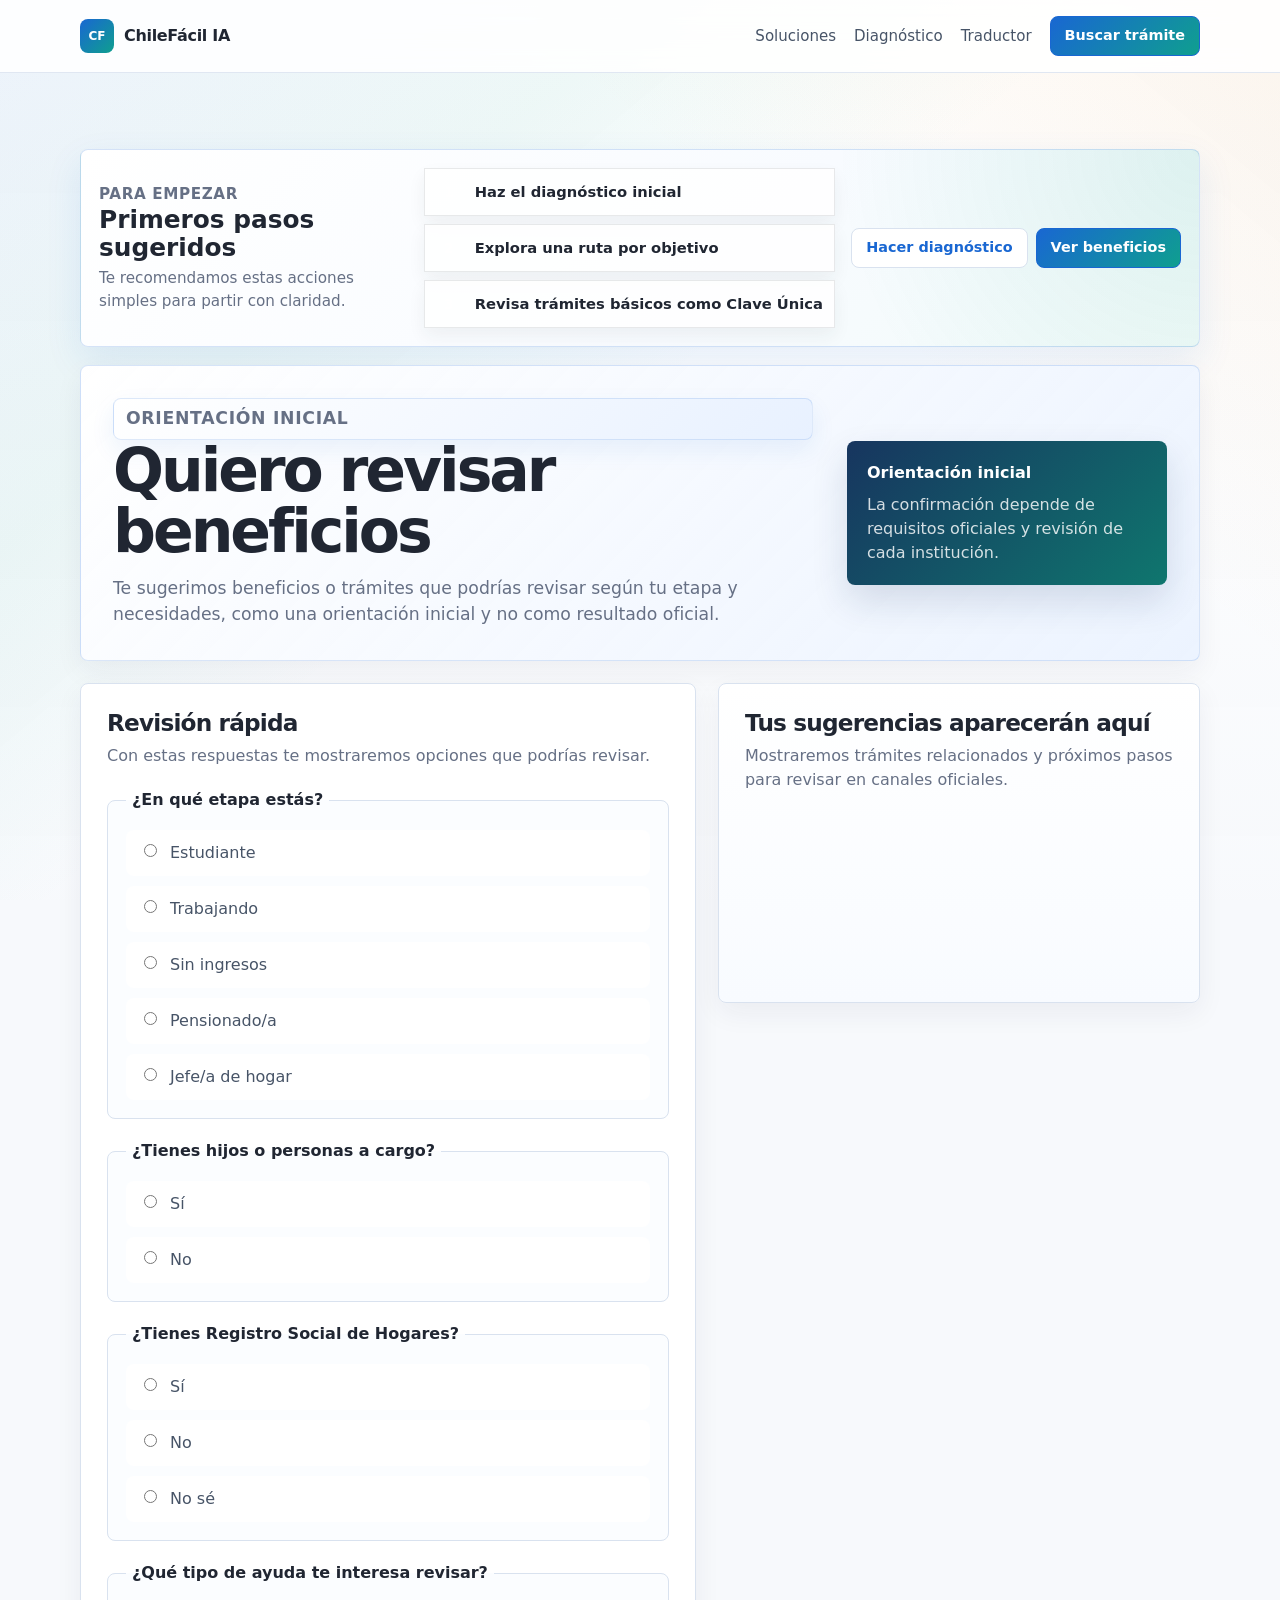
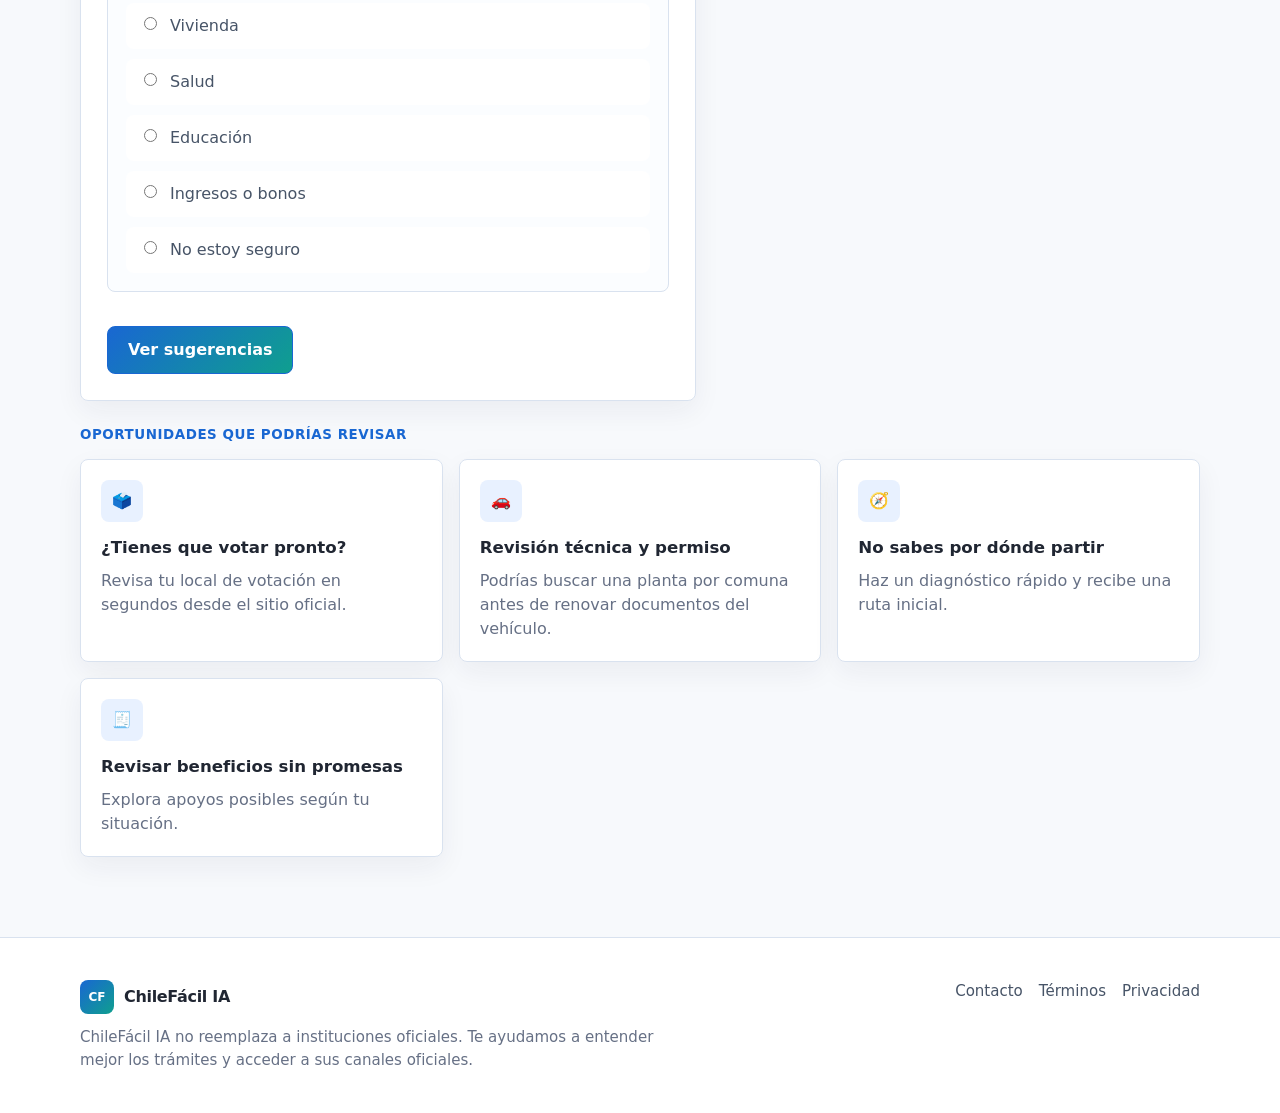
==== beneficios.html @ 1260a9fc "Add files via upload" ====
<!DOCTYPE html>
<html lang="es">
<head>
  <meta charset="UTF-8">
  <meta name="viewport" content="width=device-width, initial-scale=1.0">
  <title>Revisar beneficios | ChileFácil IA</title>
  <meta name="description" content="Guía inicial para revisar posibles beneficios y trámites relacionados en Chile.">
  <link rel="stylesheet" href="./styles.css">
</head>
<body data-page="assistant" data-module="beneficios">
  <header class="site-header">
    <div class="container header-grid">
      <a class="brand" href="./index.html"><span class="brand-mark" aria-hidden="true">CF</span><span>ChileFácil IA</span></a>
      <nav class="main-nav" aria-label="Navegación principal">
        <a href="./index.html#soluciones">Soluciones</a>
        <a href="./diagnostico.html">Diagnóstico</a>
        <a href="./traductor.html">Traductor</a>
        <a class="button button-small" href="./index.html">Buscar trámite</a>
      </nav>
    </div>
  </header>

  <main class="assistant-page">
    <section class="container personalized-hub reveal" data-personalized-hub hidden></section>

    <section class="container assistant-hero reveal">
      <div>
        <p class="eyebrow">Orientación inicial</p>
        <h1>Quiero revisar beneficios</h1>
        <p>Te sugerimos beneficios o trámites que podrías revisar según tu etapa y necesidades, como una orientación inicial y no como resultado oficial.</p>
      </div>
      <div class="assistant-summary-card">
        <strong>Orientación inicial</strong>
        <span>La confirmación depende de requisitos oficiales y revisión de cada institución.</span>
      </div>
    </section>

    <section class="container assistant-layout">
      <form class="assistant-form reveal" data-guide-form="beneficios">
        <h2>Revisión rápida</h2>
        <p>Con estas respuestas te mostraremos opciones que podrías revisar.</p>

        <fieldset class="question-group">
          <legend>¿En qué etapa estás?</legend>
          <label><input type="radio" name="etapa" value="estudiante" required> Estudiante</label>
          <label><input type="radio" name="etapa" value="trabajando"> Trabajando</label>
          <label><input type="radio" name="etapa" value="sin-ingresos"> Sin ingresos</label>
          <label><input type="radio" name="etapa" value="pensionado"> Pensionado/a</label>
          <label><input type="radio" name="etapa" value="jefatura"> Jefe/a de hogar</label>
        </fieldset>

        <fieldset class="question-group">
          <legend>¿Tienes hijos o personas a cargo?</legend>
          <label><input type="radio" name="cargas" value="si" required> Sí</label>
          <label><input type="radio" name="cargas" value="no"> No</label>
        </fieldset>

        <fieldset class="question-group">
          <legend>¿Tienes Registro Social de Hogares?</legend>
          <label><input type="radio" name="rsh" value="si" required> Sí</label>
          <label><input type="radio" name="rsh" value="no"> No</label>
          <label><input type="radio" name="rsh" value="nose"> No sé</label>
        </fieldset>

        <fieldset class="question-group">
          <legend>¿Qué tipo de ayuda te interesa revisar?</legend>
          <label><input type="radio" name="ayuda" value="vivienda" required> Vivienda</label>
          <label><input type="radio" name="ayuda" value="salud"> Salud</label>
          <label><input type="radio" name="ayuda" value="educacion"> Educación</label>
          <label><input type="radio" name="ayuda" value="ingresos"> Ingresos o bonos</label>
          <label><input type="radio" name="ayuda" value="nose"> No estoy seguro</label>
        </fieldset>

        <p class="form-message" data-guide-message role="status" aria-live="polite"></p>
        <button class="button" type="submit">Ver sugerencias</button>
      </form>

      <aside class="assistant-result reveal" data-guide-result>
        <h2>Tus sugerencias aparecerán aquí</h2>
        <p>Mostraremos trámites relacionados y próximos pasos para revisar en canales oficiales.</p>
      </aside>
    </section>

    <section class="container inner-opportunities reveal">
      <p class="section-kicker">Oportunidades que podrías revisar</p>
      <div class="insight-grid compact" data-dynamic-alerts>
        <a class="insight-card" href="./resultados.html?q=Registro%20Social%20de%20Hogares"><span>🏠</span><strong>RSH actualizado</strong><p>Conviene revisarlo antes de postular a muchos apoyos.</p></a>
        <a class="insight-card" href="./resultados.html?q=Fonasa"><span>🩺</span><strong>Salud y previsión</strong><p>Fonasa puede ser un buen primer chequeo.</p></a>
        <a class="insight-card" href="./casos.html?caso=sin-ingresos"><span>🧭</span><strong>Ruta si estás sin ingresos</strong><p>Empieza por una ruta prearmada y revisa prioridades.</p></a>
      </div>
    </section>
  </main>

  <footer class="site-footer">
    <div class="container footer-grid">
      <div><a class="brand brand-footer" href="./index.html"><span class="brand-mark" aria-hidden="true">CF</span><span>ChileFácil IA</span></a><p>ChileFácil IA no reemplaza a instituciones oficiales. Te ayudamos a entender mejor los trámites y acceder a sus canales oficiales.</p></div>
      <nav class="footer-links" aria-label="Enlaces legales"><a href="mailto:contacto@chilefacil.example">Contacto</a><a href="#">Términos</a><a href="#">Privacidad</a></nav>
    </div>
  </footer>

  <script src="./script.js"></script>
</body>
</html>
---- styles.css ----
:root {
  --bg: #f7f9fc;
  --surface: #ffffff;
  --surface-soft: #eef5ff;
  --text: #202632;
  --muted: #667085;
  --muted-strong: #475467;
  --line: #d9e2ef;
  --accent: #1967d2;
  --accent-dark: #1557b0;
  --accent-soft: #e8f1ff;
  --teal: #0f9f8f;
  --teal-soft: #e5f8f5;
  --green: #2e9d62;
  --green-soft: #eaf7ef;
  --amber: #d9821f;
  --amber-soft: #fff4df;
  --rose: #d6456f;
  --rose-soft: #fff0f4;
  --success: #117a54;
  --warning: #a45f12;
  --danger: #b42318;
  --shadow: 0 18px 45px rgba(31, 42, 68, 0.08);
  --shadow-soft: 0 10px 28px rgba(31, 42, 68, 0.06);
  --radius: 8px;
  --container: 1120px;
}

* {
  box-sizing: border-box;
}

html {
  scroll-behavior: smooth;
}

body {
  margin: 0;
  color: var(--text);
  background: var(--bg);
  font-family: system-ui, -apple-system, BlinkMacSystemFont, "Segoe UI", sans-serif;
  line-height: 1.5;
  min-height: 100vh;
  text-rendering: optimizeLegibility;
}

body::before {
  content: "";
  position: fixed;
  inset: 0;
  z-index: -1;
  background:
    linear-gradient(140deg, rgba(25, 103, 210, 0.08) 0%, rgba(15, 159, 143, 0.07) 28%, transparent 48%),
    linear-gradient(220deg, rgba(217, 130, 31, 0.08) 0%, transparent 34%),
    linear-gradient(180deg, rgba(255, 255, 255, 0.97), rgba(247, 249, 252, 0.94));
}

a {
  color: inherit;
  text-decoration: none;
}

button,
input {
  font: inherit;
}

button {
  cursor: pointer;
}

:focus-visible {
  outline: 3px solid rgba(25, 103, 210, 0.32);
  outline-offset: 3px;
}

.container {
  width: min(var(--container), calc(100% - 40px));
  margin-inline: auto;
}

.sr-only {
  position: absolute;
  width: 1px;
  height: 1px;
  padding: 0;
  margin: -1px;
  overflow: hidden;
  clip: rect(0, 0, 0, 0);
  white-space: nowrap;
  border: 0;
}

.site-header {
  position: sticky;
  top: 0;
  z-index: 20;
  background: rgba(255, 255, 255, 0.88);
  border-bottom: 1px solid rgba(217, 226, 239, 0.8);
  backdrop-filter: blur(14px);
}

.header-grid,
.results-header {
  display: flex;
  align-items: center;
  justify-content: space-between;
  gap: 22px;
  min-height: 72px;
}

.brand {
  display: inline-flex;
  align-items: center;
  gap: 10px;
  flex: none;
  font-weight: 760;
  letter-spacing: -0.02em;
}

.brand-mark {
  display: inline-grid;
  place-items: center;
  width: 34px;
  height: 34px;
  border-radius: var(--radius);
  color: #fff;
  background: linear-gradient(135deg, var(--accent), var(--teal));
  font-size: 12px;
  font-weight: 800;
  letter-spacing: 0;
}

.main-nav {
  display: flex;
  align-items: center;
  gap: 18px;
  color: var(--muted-strong);
  font-size: 0.94rem;
}

.main-nav a:not(.button):hover {
  color: var(--accent);
}

.button {
  display: inline-flex;
  align-items: center;
  justify-content: center;
  min-height: 48px;
  padding: 0 20px;
  border: 1px solid var(--accent);
  border-radius: var(--radius);
  color: #fff;
  background: linear-gradient(135deg, var(--accent), var(--teal));
  font-weight: 700;
  transition: transform 180ms ease, box-shadow 180ms ease, background 180ms ease, border-color 180ms ease;
}

.button:hover {
  background: linear-gradient(135deg, var(--accent-dark), #0d8276);
  border-color: var(--accent-dark);
  box-shadow: 0 10px 22px rgba(25, 103, 210, 0.18);
  transform: translateY(-1px);
}

.button-small {
  min-height: 40px;
  padding-inline: 14px;
  font-size: 0.9rem;
}

.button-secondary {
  color: var(--accent);
  background: #fff;
  border-color: var(--line);
}

.button-secondary:hover {
  color: #fff;
  border-color: var(--accent);
  background: var(--accent);
}

.hero-section {
  padding: 112px 0 72px;
  position: relative;
  overflow: hidden;
}

.hero-section::after {
  content: "";
  position: absolute;
  left: 0;
  right: 0;
  bottom: 0;
  height: 6px;
  background: linear-gradient(90deg, var(--accent), var(--teal), var(--amber), var(--rose));
}

.hero-content {
  position: relative;
  z-index: 1;
  display: grid;
  justify-items: center;
  text-align: center;
}

.eyebrow,
.section-kicker {
  margin: 0 0 14px;
  color: var(--accent);
  font-size: 0.84rem;
  font-weight: 760;
  letter-spacing: 0.04em;
  text-transform: uppercase;
}

.eyebrow {
  padding: 7px 12px;
  border: 1px solid rgba(25, 103, 210, 0.14);
  border-radius: var(--radius);
  background: linear-gradient(135deg, #ffffff, var(--accent-soft));
  box-shadow: 0 10px 24px rgba(25, 103, 210, 0.08);
}

h1,
h2,
h3,
p {
  margin-top: 0;
}

h1 {
  max-width: 820px;
  margin-bottom: 16px;
  font-size: clamp(2.5rem, 7vw, 4.8rem);
  line-height: 1.02;
  letter-spacing: -0.05em;
}

.hero-content h1 {
  background: linear-gradient(135deg, #1f2937 0%, var(--accent) 48%, var(--teal) 100%);
  -webkit-background-clip: text;
  background-clip: text;
  color: transparent;
}

h2 {
  margin-bottom: 0;
  font-size: clamp(1.8rem, 3vw, 2.5rem);
  line-height: 1.12;
  letter-spacing: -0.035em;
}

h3 {
  margin-bottom: 8px;
  font-size: 1.05rem;
  letter-spacing: -0.015em;
}

.hero-subtitle {
  max-width: 620px;
  margin-bottom: 34px;
  color: var(--muted);
  font-size: clamp(1rem, 2vw, 1.22rem);
}

.search-form {
  width: 100%;
}

.search-form-large {
  max-width: 760px;
}

.search-control {
  display: flex;
  gap: 10px;
  align-items: center;
  padding: 8px;
  border: 1px solid rgba(25, 103, 210, 0.18);
  border-radius: var(--radius);
  background: var(--surface);
  box-shadow: 0 20px 55px rgba(25, 103, 210, 0.12);
}

.search-control:focus-within {
  border-color: rgba(25, 103, 210, 0.55);
  box-shadow: 0 18px 45px rgba(25, 103, 210, 0.13);
}

.search-control input {
  width: 100%;
  min-width: 0;
  border: 0;
  outline: 0;
  padding: 0 14px;
  min-height: 50px;
  color: var(--text);
  background: transparent;
  font-size: 1rem;
}

.search-form-large .search-control input {
  font-size: 1.08rem;
}

.form-message {
  min-height: 24px;
  margin: 10px 0 0;
  color: var(--danger);
  font-size: 0.92rem;
}

.quick-links {
  display: flex;
  flex-wrap: wrap;
  justify-content: center;
  gap: 10px;
  max-width: 850px;
  margin-top: 20px;
}

.hero-actions-secondary {
  display: flex;
  flex-wrap: wrap;
  justify-content: center;
  gap: 14px;
  margin-top: 22px;
}

.personalized-hub {
  margin-top: 22px;
  margin-bottom: 18px;
}

.personalized-hub-home {
  margin-top: 28px;
  margin-bottom: 0;
}

.personalized-hub[hidden] {
  display: none;
}

.personalized-hub-inner {
  display: flex;
  justify-content: space-between;
  gap: 22px;
  align-items: center;
  margin-bottom: 14px;
  padding: 22px;
  border: 1px solid rgba(15, 159, 143, 0.22);
  border-radius: var(--radius);
  background: linear-gradient(135deg, #ffffff, #f2fbf9);
  box-shadow: var(--shadow-soft);
}

.personalized-hub-inner h2 {
  margin-bottom: 6px;
  font-size: 1.45rem;
}

.personalized-hub-inner p {
  margin-bottom: 0;
  color: var(--muted);
}

.personalized-actions {
  display: flex;
  flex-wrap: wrap;
  gap: 8px;
  flex: none;
}

.next-step-panel {
  display: grid;
  grid-template-columns: minmax(220px, 0.75fr) minmax(320px, 1fr) auto;
  gap: 16px;
  align-items: center;
  padding: 18px;
  border: 1px solid rgba(25, 103, 210, 0.18);
  border-radius: var(--radius);
  background:
    radial-gradient(circle at top right, rgba(15, 159, 143, 0.1), transparent 32%),
    linear-gradient(135deg, #ffffff 0%, #f8fbff 58%, #f2fbf9 100%);
  box-shadow: 0 14px 36px rgba(25, 103, 210, 0.1);
}

.next-step-copy h2 {
  margin-bottom: 6px;
  font-size: clamp(1.25rem, 2vw, 1.55rem);
  letter-spacing: 0;
}

.next-step-copy p {
  max-width: 440px;
  margin-bottom: 0;
  font-size: 0.95rem;
  color: var(--muted);
}

.next-step-list {
  display: grid;
  gap: 8px;
  margin: 0;
  padding: 0;
  list-style: none;
}

.next-step-list a {
  display: grid;
  grid-template-columns: 30px 1fr;
  gap: 10px;
  align-items: center;
  min-height: 46px;
  padding: 9px 10px;
  border: 1px solid rgba(33, 43, 54, 0.1);
  border-radius: var(--radius-small);
  color: var(--text);
  background: rgba(255, 255, 255, 0.88);
  box-shadow: 0 8px 18px rgba(33, 43, 54, 0.06);
  transition: transform 180ms ease, border-color 180ms ease, box-shadow 180ms ease;
}

.next-step-list a:hover,
.next-step-list a:focus-visible {
  transform: translateY(-1px);
  border-color: rgba(25, 103, 210, 0.34);
  box-shadow: 0 12px 26px rgba(25, 103, 210, 0.1);
}

.next-step-list span {
  display: grid;
  place-items: center;
  width: 28px;
  height: 28px;
  border-radius: 50%;
  color: #ffffff;
  font-size: 0.86rem;
  font-weight: 800;
  background: linear-gradient(135deg, var(--primary), var(--teal));
}

.next-step-list strong {
  font-size: 0.92rem;
  line-height: 1.35;
}

.next-step-panel .personalized-actions {
  justify-content: flex-end;
}

.button-hero {
  min-height: 44px;
}

.special-access-card {
  display: inline-flex;
  align-items: center;
  gap: 14px;
  max-width: 540px;
  margin-top: 26px;
  padding: 16px 18px;
  border: 1px solid rgba(214, 69, 111, 0.22);
  border-radius: var(--radius);
  color: #ffffff;
  text-align: left;
  background: linear-gradient(135deg, #17355f, #0f766e 54%, #d6456f);
  box-shadow: 0 18px 42px rgba(15, 118, 110, 0.2);
  transition: transform 180ms ease, box-shadow 180ms ease;
}

.special-access-card:hover {
  transform: translateY(-2px);
  box-shadow: 0 22px 54px rgba(15, 118, 110, 0.26);
}

.special-access-icon {
  display: inline-grid;
  place-items: center;
  flex: none;
  width: 48px;
  height: 48px;
  border-radius: var(--radius);
  color: #17355f;
  background: #ffffff;
  font-size: 0.82rem;
  font-weight: 850;
}

.special-access-card strong,
.special-access-card small {
  display: block;
}

.special-access-card strong {
  margin-bottom: 2px;
  font-size: 1.02rem;
}

.special-access-card small {
  color: rgba(255, 255, 255, 0.84);
}

.chip {
  min-height: 38px;
  padding: 0 14px;
  border: 1px solid var(--line);
  border-radius: var(--radius);
  color: var(--muted-strong);
  background: rgba(255, 255, 255, 0.86);
  transition: color 180ms ease, border-color 180ms ease, background 180ms ease, transform 180ms ease;
}

.chip:hover {
  color: var(--accent);
  border-color: rgba(25, 103, 210, 0.35);
  background: var(--accent-soft);
  transform: translateY(-1px);
}

.chip:nth-child(2n):hover {
  color: var(--teal);
  border-color: rgba(15, 159, 143, 0.34);
  background: var(--teal-soft);
}

.chip:nth-child(3n):hover {
  color: var(--amber);
  border-color: rgba(217, 130, 31, 0.34);
  background: var(--amber-soft);
}

.section {
  padding: 70px 0;
}

.section-soft {
  background:
    linear-gradient(135deg, rgba(232, 241, 255, 0.74), rgba(229, 248, 245, 0.64)),
    #f7f9fc;
  border-block: 1px solid rgba(217, 226, 239, 0.7);
}

.section-heading {
  margin-bottom: 26px;
}

.section-heading.centered {
  max-width: 680px;
  margin-inline: auto;
  text-align: center;
}

.section-heading.compact {
  margin-bottom: 20px;
}

.section-heading p {
  color: var(--muted);
}

.objective-section {
  position: relative;
  background:
    linear-gradient(180deg, rgba(255, 255, 255, 0.72), rgba(247, 249, 252, 0.94)),
    radial-gradient(circle at 50% 0%, rgba(15, 159, 143, 0.11), transparent 42%);
}

.objective-grid {
  display: grid;
  grid-template-columns: repeat(4, minmax(0, 1fr));
  gap: 12px;
}

.objective-card {
  display: grid;
  grid-template-rows: auto 1fr auto;
  gap: 12px;
  min-height: 232px;
  padding: 18px;
  border: 1px solid rgba(217, 226, 239, 0.95);
  border-radius: var(--radius);
  background:
    linear-gradient(180deg, rgba(246, 250, 255, 0.98), rgba(239, 247, 255, 0.98)),
    #ffffff;
  box-shadow: var(--shadow-soft);
  transition: transform 180ms ease, box-shadow 180ms ease, border-color 180ms ease;
}

.objective-card:hover {
  border-color: rgba(25, 103, 210, 0.28);
  box-shadow: var(--shadow);
  transform: translateY(-4px);
}

.objective-card-featured {
  color: #ffffff;
  border-color: rgba(15, 118, 110, 0.22);
  background: linear-gradient(135deg, #17355f, #0f766e 58%, #d6456f);
  box-shadow: 0 22px 54px rgba(15, 118, 110, 0.18);
}

.objective-icon {
  display: inline-grid;
  place-items: center;
  width: 48px;
  height: 48px;
  border-radius: var(--radius);
  background: var(--accent-soft);
  font-size: 1.45rem;
}

.objective-card:nth-child(2) .objective-icon {
  background: var(--green-soft);
}

.objective-card:nth-child(4) {
  background:
    linear-gradient(180deg, rgba(255, 249, 239, 0.96), rgba(255, 245, 230, 0.98)),
    #ffffff;
}

.objective-card:nth-child(4) .objective-icon {
  background: var(--amber-soft);
}

.objective-card:nth-child(5) {
  background:
    linear-gradient(180deg, rgba(244, 247, 255, 0.98), rgba(236, 243, 255, 0.98)),
    #ffffff;
}

.objective-card:nth-child(6) {
  background:
    linear-gradient(180deg, rgba(241, 252, 249, 0.98), rgba(232, 247, 241, 0.98)),
    #ffffff;
}

.objective-card:nth-child(7) {
  background:
    linear-gradient(180deg, rgba(250, 245, 255, 0.98), rgba(243, 237, 255, 0.98)),
    #ffffff;
}

.objective-card-featured .objective-icon {
  color: #17355f;
  background: #ffffff;
}

.objective-copy strong,
.objective-copy small {
  display: block;
}

.objective-copy strong {
  margin-bottom: 8px;
  font-size: 1rem;
  line-height: 1.15;
  letter-spacing: -0.025em;
}

.objective-copy small {
  color: var(--muted);
  font-size: 0.86rem;
  line-height: 1.55;
}

.objective-card-featured .objective-copy small {
  color: rgba(255, 255, 255, 0.82);
}

.objective-cta {
  display: inline-flex;
  align-items: center;
  width: max-content;
  min-height: 38px;
  padding: 0 12px;
  border-radius: var(--radius);
  color: var(--accent);
  background: var(--accent-soft);
  font-size: 0.9rem;
  font-weight: 800;
}

.objective-card-featured .objective-cta {
  color: #17355f;
  background: #ffffff;
}

.quick-task-grid {
  display: grid;
  grid-template-columns: repeat(4, minmax(0, 1fr));
  gap: 12px;
}

.quick-task {
  display: flex;
  align-items: center;
  min-height: 64px;
  padding: 0 18px;
  border: 1px solid var(--line);
  border-radius: var(--radius);
  color: var(--muted-strong);
  background: #ffffff;
  box-shadow: var(--shadow-soft);
  font-weight: 750;
  text-align: left;
  transition: transform 180ms ease, border-color 180ms ease, color 180ms ease;
}

.quick-task-link {
  text-decoration: none;
}

.quick-task:hover {
  color: var(--accent);
  border-color: rgba(25, 103, 210, 0.28);
  transform: translateY(-2px);
}

.insight-grid {
  display: grid;
  grid-template-columns: repeat(4, minmax(0, 1fr));
  gap: 16px;
}

.insight-grid.compact {
  grid-template-columns: repeat(3, minmax(0, 1fr));
}

.smart-recommendation {
  margin-bottom: 14px;
}

.smart-recommendation-box {
  padding: 18px;
  border: 1px solid rgba(25, 103, 210, 0.18);
  border-radius: var(--radius);
  background:
    radial-gradient(circle at top right, rgba(15, 159, 143, 0.12), transparent 34%),
    linear-gradient(135deg, #ffffff, #f5fbff);
  box-shadow: var(--shadow-soft);
}

.smart-recommendation-copy h2 {
  margin-bottom: 6px;
  font-size: clamp(1.25rem, 2.4vw, 1.7rem);
}

.smart-recommendation-copy p:last-child {
  margin-bottom: 0;
  color: var(--muted);
  font-size: 0.96rem;
}

.smart-recommendation-list {
  display: grid;
  grid-template-columns: repeat(3, minmax(0, 1fr));
  gap: 12px;
  margin-top: 14px;
}

.smart-recommendation-card {
  display: grid;
  gap: 8px;
  align-content: start;
  padding: 16px;
  border: 1px solid var(--line);
  border-radius: var(--radius);
  background: rgba(255, 255, 255, 0.92);
}

.smart-recommendation-card h3 {
  margin-bottom: 0;
  font-size: 1.02rem;
}

.smart-recommendation-card p {
  margin-bottom: 0;
  color: var(--muted);
}

.insight-card,
.case-card {
  display: block;
  padding: 20px;
  border: 1px solid var(--line);
  border-radius: var(--radius);
  background: #ffffff;
  box-shadow: var(--shadow-soft);
  transition: transform 180ms ease, border-color 180ms ease, box-shadow 180ms ease;
}

.insight-card:hover,
.case-card:hover {
  border-color: rgba(25, 103, 210, 0.28);
  box-shadow: var(--shadow);
  transform: translateY(-3px);
}

.insight-card span {
  display: inline-grid;
  place-items: center;
  width: 42px;
  height: 42px;
  margin-bottom: 14px;
  border-radius: var(--radius);
  background: var(--accent-soft);
}

.insight-card strong {
  display: block;
  margin-bottom: 8px;
  font-size: 1.04rem;
}

.insight-card p {
  margin-bottom: 0;
  color: var(--muted);
}

.case-grid {
  display: grid;
  grid-template-columns: repeat(5, minmax(0, 1fr));
  gap: 14px;
}

.case-card {
  display: flex;
  align-items: center;
  justify-content: center;
  min-height: 86px;
  padding: 16px 20px;
  border-radius: 999px;
  color: #17355f;
  text-align: center;
  background: linear-gradient(135deg, #ffffff, var(--teal-soft));
  border-color: rgba(15, 159, 143, 0.24);
  font-weight: 800;
  line-height: 1.3;
}

.case-card:hover {
  color: #ffffff;
  border-color: rgba(15, 118, 110, 0.4);
  background: linear-gradient(135deg, #17355f, #0f766e);
}

.inner-opportunities {
  margin-top: 24px;
}

.card-grid {
  display: grid;
  gap: 16px;
}

.card-grid-four {
  grid-template-columns: repeat(4, minmax(0, 1fr));
}

.category-grid {
  grid-template-columns: repeat(5, minmax(0, 1fr));
}

.info-card {
  display: block;
  position: relative;
  min-height: 168px;
  padding: 22px;
  border: 1px solid rgba(217, 226, 239, 0.9);
  border-radius: var(--radius);
  background: var(--surface);
  box-shadow: var(--shadow-soft);
  overflow: hidden;
  transition: transform 180ms ease, box-shadow 180ms ease, border-color 180ms ease;
}

.info-card::before {
  content: "";
  position: absolute;
  inset: 0 0 auto;
  height: 4px;
  background: var(--accent);
}

.info-card:nth-child(2n)::before {
  background: var(--teal);
}

.info-card:nth-child(3n)::before {
  background: var(--amber);
}

.info-card:nth-child(4n)::before {
  background: var(--rose);
}

.info-card:hover {
  border-color: rgba(25, 103, 210, 0.28);
  box-shadow: var(--shadow);
  transform: translateY(-3px);
}

.card-icon {
  display: inline-grid;
  place-items: center;
  width: 42px;
  height: 42px;
  margin-bottom: 16px;
  border-radius: var(--radius);
  color: var(--accent);
  background: var(--accent-soft);
  font-size: 1.22rem;
}

.info-card:nth-child(2n) .card-icon {
  color: var(--teal);
  background: var(--teal-soft);
}

.info-card:nth-child(3n) .card-icon {
  color: var(--amber);
  background: var(--amber-soft);
}

.info-card:nth-child(4n) .card-icon {
  color: var(--rose);
  background: var(--rose-soft);
}

.info-card p,
.simple-panel p,
.trust-content p,
.site-footer p {
  color: var(--muted);
}

.trust-band {
  padding: 44px 0;
  background: linear-gradient(135deg, #17355f, #0f766e);
  color: #fff;
}

.trust-content {
  display: flex;
  align-items: center;
  justify-content: space-between;
  gap: 32px;
}

.trust-content h2,
.trust-content p {
  margin-bottom: 0;
}

.trust-content p {
  max-width: 600px;
  color: rgba(255, 255, 255, 0.78);
}

.simple-panel {
  display: flex;
  align-items: center;
  justify-content: space-between;
  gap: 24px;
  padding: 30px;
  border: 1px solid var(--line);
  border-radius: var(--radius);
  background: linear-gradient(135deg, #ffffff, #f2fbf9);
  box-shadow: var(--shadow-soft);
}

.site-footer {
  padding: 42px 0;
  border-top: 1px solid var(--line);
  background: #fff;
}

.footer-grid {
  display: flex;
  align-items: flex-start;
  justify-content: space-between;
  gap: 28px;
}

.brand-footer {
  margin-bottom: 12px;
}

.site-footer p {
  max-width: 620px;
  margin-bottom: 0;
  font-size: 0.94rem;
}

.footer-links {
  display: flex;
  gap: 16px;
  color: var(--muted-strong);
  font-size: 0.94rem;
}

.footer-links a:hover {
  color: var(--accent);
}

.results-header {
  display: grid;
  grid-template-columns: auto minmax(260px, 560px) auto;
}

.header-search .search-control {
  padding: 5px;
  box-shadow: none;
}

.header-search .search-control input {
  min-height: 38px;
}

.header-search .form-message {
  position: absolute;
  margin-top: 6px;
  padding: 5px 8px;
  border-radius: var(--radius);
  background: #fff4f2;
}

.results-shell {
  padding: 54px 0 80px;
}

.result-hero {
  padding: 30px;
  border: 1px solid var(--line);
  border-radius: var(--radius);
  background:
    linear-gradient(135deg, rgba(232, 241, 255, 0.9), rgba(229, 248, 245, 0.72)),
    #fff;
  box-shadow: var(--shadow-soft);
}

.result-hero .eyebrow {
  background: #fff;
}

.result-hero h1 {
  max-width: 800px;
  margin-bottom: 12px;
  font-size: clamp(2rem, 5vw, 3.6rem);
}

.result-summary {
  max-width: 760px;
  margin-bottom: 22px;
  color: var(--muted);
  font-size: 1.08rem;
}

.metadata-row {
  display: flex;
  flex-wrap: wrap;
  gap: 10px;
}

.meta-pill {
  display: inline-flex;
  align-items: center;
  gap: 6px;
  min-height: 34px;
  padding: 0 12px;
  border: 1px solid var(--line);
  border-radius: var(--radius);
  color: var(--muted-strong);
  background: #fff;
  font-size: 0.92rem;
}

.meta-pill strong {
  color: var(--text);
}

.difficulty-baja {
  color: var(--success);
  border-color: rgba(17, 122, 84, 0.24);
  background: #ecfdf3;
}

.difficulty-media {
  color: var(--warning);
  border-color: rgba(164, 95, 18, 0.24);
  background: #fff7e8;
}

.difficulty-alta {
  color: var(--danger);
  border-color: rgba(180, 35, 24, 0.24);
  background: #fff4f2;
}

.content-layout {
  display: grid;
  grid-template-columns: minmax(0, 1fr) 330px;
  gap: 22px;
  align-items: start;
  margin-top: 22px;
}

.content-main,
.side-panel,
.ai-box,
.empty-state {
  border: 1px solid var(--line);
  border-radius: var(--radius);
  background: var(--surface);
  box-shadow: var(--shadow-soft);
}

.content-main {
  padding: 30px;
}

.content-section + .content-section {
  margin-top: 32px;
  padding-top: 28px;
  border-top: 1px solid var(--line);
}

.content-section h2 {
  margin-bottom: 12px;
  font-size: 1.42rem;
}

.content-section p {
  color: var(--muted-strong);
}

.clean-list,
.step-list,
.side-list {
  margin: 0;
  padding-left: 1.2rem;
  color: var(--muted-strong);
}

.clean-list li + li,
.step-list li + li,
.side-list li + li {
  margin-top: 10px;
}

.official-button {
  margin-top: 28px;
}

.side-panel {
  position: sticky;
  top: 94px;
  padding: 22px;
}

.side-block + .side-block {
  margin-top: 22px;
  padding-top: 20px;
  border-top: 1px solid var(--line);
}

.side-block h2,
.side-block h3 {
  margin-bottom: 10px;
  font-size: 1rem;
}

.side-data {
  display: grid;
  gap: 12px;
}

.data-item {
  display: grid;
  gap: 3px;
}

.data-item span {
  color: var(--muted);
  font-size: 0.82rem;
}

.data-item strong {
  color: var(--text);
}

.related-question {
  display: block;
  padding: 10px 0;
  color: var(--accent);
  border-top: 1px solid var(--line);
}

.related-question:first-child {
  border-top: 0;
}

.ai-box {
  margin-top: 22px;
  padding: 26px;
  background: linear-gradient(135deg, #ffffff, #f4f9ff 52%, #eefbf7);
}

.ai-box h2 {
  margin-bottom: 8px;
  font-size: 1.38rem;
}

.ai-box p {
  color: var(--muted);
}

.ai-form {
  display: flex;
  gap: 10px;
  margin-top: 18px;
}

.ai-form input {
  flex: 1;
  min-width: 0;
  min-height: 48px;
  padding: 0 14px;
  border: 1px solid var(--line);
  border-radius: var(--radius);
}

.ai-response {
  display: none;
  margin: 16px 0 0;
  padding: 14px;
  border-radius: var(--radius);
  color: #0d625a;
  background: var(--teal-soft);
}

.ai-response.is-visible {
  display: block;
}

.related-section {
  margin-top: 42px;
}

.related-section h2 {
  margin-bottom: 18px;
}

.related-grid {
  display: grid;
  grid-template-columns: repeat(4, minmax(0, 1fr));
  gap: 16px;
}

.empty-state {
  max-width: 820px;
  margin: 0 auto;
  padding: 34px;
  text-align: center;
}

.school-finder-hero {
  display: grid;
  grid-template-columns: minmax(0, 1fr) 340px;
  gap: 24px;
  align-items: center;
  padding: 32px;
  border: 1px solid rgba(15, 118, 110, 0.22);
  border-radius: var(--radius);
  color: #ffffff;
  background:
    linear-gradient(135deg, rgba(23, 53, 95, 0.97), rgba(15, 118, 110, 0.94) 58%, rgba(214, 69, 111, 0.9)),
    #17355f;
  box-shadow: 0 22px 58px rgba(23, 53, 95, 0.18);
}

.school-finder-hero h1 {
  margin-bottom: 14px;
  font-size: clamp(2rem, 5vw, 3.55rem);
}

.school-finder-hero p {
  max-width: 680px;
  margin-bottom: 0;
  color: rgba(255, 255, 255, 0.82);
  font-size: 1.08rem;
}

.school-finder-badge {
  display: inline-flex;
  width: max-content;
  margin-bottom: 14px;
  padding: 7px 12px;
  border: 1px solid rgba(255, 255, 255, 0.22);
  border-radius: var(--radius);
  color: #ffffff;
  background: rgba(255, 255, 255, 0.12);
  font-size: 0.84rem;
  font-weight: 760;
  letter-spacing: 0.04em;
  text-transform: uppercase;
}

.available-communes-help {
  display: flex;
  flex-wrap: wrap;
  align-items: center;
  gap: 8px;
  margin: 14px 0 0;
  color: var(--muted);
  font-size: 0.92rem;
}

.school-filter-bar {
  display: flex;
  flex-wrap: wrap;
  gap: 10px;
  margin: 18px 0 0;
  padding: 8px;
  border: 1px solid var(--line);
  border-radius: var(--radius);
  background: #f8fbff;
}

.school-filter {
  min-height: 42px;
  padding: 0 15px;
  border: 1px solid transparent;
  border-radius: var(--radius);
  color: var(--muted-strong);
  background: #ffffff;
  font-weight: 760;
  transition: color 180ms ease, background 180ms ease, border-color 180ms ease, transform 180ms ease;
}

.school-filter:hover {
  color: var(--accent);
  border-color: rgba(25, 103, 210, 0.24);
  transform: translateY(-1px);
}

.school-filter.is-active {
  color: #ffffff;
  border-color: var(--accent);
  background: linear-gradient(135deg, var(--accent), var(--teal));
  box-shadow: 0 10px 22px rgba(25, 103, 210, 0.16);
}

.school-finder-note {
  padding: 18px;
  border-radius: var(--radius);
  color: #17355f;
  background: #ffffff;
  box-shadow: var(--shadow-soft);
}

.school-finder-note strong,
.school-finder-note span {
  display: block;
}

.school-finder-note strong {
  margin-bottom: 6px;
}

.school-finder-note span {
  color: var(--muted-strong);
  font-size: 0.94rem;
}

.school-search-panel {
  margin-top: 22px;
  padding: 24px;
  border: 1px solid var(--line);
  border-radius: var(--radius);
  background: #ffffff;
  box-shadow: var(--shadow-soft);
}

.school-search-form {
  display: grid;
  grid-template-columns: minmax(0, 1fr) 190px;
  gap: 10px;
  align-items: end;
}

.field-group {
  display: grid;
  gap: 8px;
}

.field-group label {
  color: var(--muted-strong);
  font-size: 0.92rem;
  font-weight: 700;
}

.field-group input {
  width: 100%;
  min-height: 48px;
  padding: 0 14px;
  border: 1px solid var(--line);
  border-radius: var(--radius);
}

.school-results {
  display: grid;
  grid-template-columns: repeat(3, minmax(0, 1fr));
  gap: 16px;
  margin-top: 24px;
}

.school-card {
  padding: 20px;
  border: 1px solid var(--line);
  border-radius: var(--radius);
  background: linear-gradient(180deg, #ffffff, #f8fbff);
}

.school-card h3 {
  margin-bottom: 10px;
}

.school-meta {
  display: grid;
  gap: 8px;
  margin: 0;
  color: var(--muted-strong);
  font-size: 0.94rem;
}

.school-meta div {
  display: grid;
  gap: 2px;
}

.school-meta dt {
  color: var(--muted);
  font-size: 0.8rem;
}

.school-meta dd {
  margin: 0;
}

.school-card-actions {
  display: flex;
  flex-wrap: wrap;
  gap: 8px;
  margin-top: 16px;
}

.school-card-actions a {
  min-height: 36px;
  padding: 0 10px;
  border: 1px solid var(--line);
  border-radius: var(--radius);
  color: var(--accent);
  background: #ffffff;
  display: inline-flex;
  align-items: center;
  font-size: 0.9rem;
  font-weight: 700;
}

.school-card-actions a:hover {
  color: #ffffff;
  border-color: var(--accent);
  background: var(--accent);
}

.prt-results {
  display: grid;
  grid-template-columns: repeat(3, minmax(0, 1fr));
  gap: 16px;
  margin-top: 24px;
}

.prt-card {
  padding: 20px;
  border: 1px solid var(--line);
  border-radius: var(--radius);
  background: linear-gradient(180deg, #ffffff, #f8fbff);
  box-shadow: var(--shadow-soft);
}

.prt-card-header {
  display: flex;
  flex-wrap: wrap;
  gap: 8px;
  justify-content: space-between;
  align-items: center;
  margin-bottom: 12px;
}

.prt-card-header span,
.prt-card-header small {
  display: inline-flex;
  align-items: center;
  min-height: 28px;
  padding: 0 10px;
  border-radius: 999px;
  font-weight: 750;
}

.prt-card-header span {
  color: #0d625a;
  background: var(--teal-soft);
}

.prt-card-header small {
  color: var(--muted);
  background: #eef4ff;
}

.prt-card h3 {
  margin-bottom: 10px;
}

.prt-card p {
  margin-top: 14px;
  margin-bottom: 0;
  color: var(--muted-strong);
}

.prt-info-layout {
  margin-top: 28px;
}

.prt-guide-card {
  background: #ffffff;
}

.prt-disclaimer {
  margin-bottom: 28px;
}

.documents-section {
  margin-top: 28px;
}

.document-grid {
  display: grid;
  grid-template-columns: repeat(4, minmax(0, 1fr));
  gap: 16px;
}

.document-card {
  display: grid;
  grid-template-rows: auto auto 1fr auto;
  gap: 14px;
  align-content: start;
  padding: 20px;
  border: 1px solid var(--line);
  border-radius: var(--radius);
  background: #ffffff;
  box-shadow: var(--shadow-soft);
  transition: transform 180ms ease, box-shadow 180ms ease, border-color 180ms ease;
}

.document-card:hover {
  transform: translateY(-2px);
  border-color: rgba(25, 103, 210, 0.28);
  box-shadow: var(--shadow);
}

.document-card h3 {
  margin-bottom: 0;
}

.document-card p,
.document-use span {
  color: var(--muted);
}

.document-use {
  display: grid;
  gap: 4px;
  padding-top: 12px;
  border-top: 1px solid var(--line);
}

.document-card .button.is-active {
  color: #ffffff;
  background: var(--teal);
}

.document-card .button {
  align-self: end;
  margin-top: auto;
}

.document-workspace {
  display: grid;
  grid-template-columns: minmax(0, 0.95fr) minmax(340px, 0.85fr);
  gap: 22px;
  align-items: start;
  margin-top: 28px;
}

.document-builder,
.document-preview-panel {
  padding: 26px;
  border: 1px solid var(--line);
  border-radius: var(--radius);
  background: #ffffff;
  box-shadow: var(--shadow-soft);
}

.document-builder h2,
.document-preview-panel h2 {
  margin-bottom: 8px;
  font-size: 1.45rem;
}

.document-builder > p,
.document-preview-panel > p {
  color: var(--muted);
}

.document-form-grid {
  display: grid;
  grid-template-columns: repeat(2, minmax(0, 1fr));
  gap: 14px;
  margin-top: 18px;
}

.document-form-grid .form-message,
.document-form-grid .button {
  grid-column: 1 / -1;
}

.document-preview-panel {
  position: sticky;
  top: 94px;
}

.document-preview {
  min-height: 320px;
  max-height: 580px;
  overflow: auto;
  margin-top: 16px;
  padding: 18px;
  border: 1px solid var(--line);
  border-radius: var(--radius);
  background: #fbfdff;
}

.document-preview pre {
  margin: 0;
  color: var(--text);
  font-family: ui-monospace, SFMono-Regular, Consolas, "Liberation Mono", monospace;
  font-size: 0.9rem;
  line-height: 1.65;
  white-space: pre-wrap;
}

.document-actions {
  display: flex;
  flex-wrap: wrap;
  gap: 8px;
  margin-top: 14px;
}

.document-global-notice {
  margin-bottom: 28px;
}

.school-empty {
  margin-top: 18px;
  padding: 20px;
  border: 1px solid rgba(217, 130, 31, 0.22);
  border-radius: var(--radius);
  color: #7a4c09;
  background: var(--amber-soft);
}

.school-empty h3 {
  margin-bottom: 8px;
  color: #7a4c09;
}

.school-empty p {
  margin-bottom: 12px;
  color: #7a4c09;
}

.school-empty-query {
  font-size: 0.92rem;
}

.available-communes {
  display: flex;
  flex-wrap: wrap;
  gap: 8px;
  margin-top: 14px;
}

.commune-chip {
  min-height: 34px;
  padding: 0 12px;
  border: 1px solid rgba(25, 103, 210, 0.18);
  border-radius: var(--radius);
  color: var(--accent);
  background: #ffffff;
  font-size: 0.9rem;
  font-weight: 750;
  transition: transform 180ms ease, border-color 180ms ease, background 180ms ease;
}

.commune-chip:hover {
  border-color: rgba(25, 103, 210, 0.34);
  background: var(--accent-soft);
  transform: translateY(-1px);
}

.school-disclaimer {
  margin: 22px 0 0;
  color: var(--muted);
  font-size: 0.94rem;
}

.assistant-page {
  padding: 54px 0 80px;
}

.assistant-hero {
  display: grid;
  grid-template-columns: minmax(0, 1fr) 320px;
  gap: 24px;
  align-items: center;
  padding: 32px;
  border: 1px solid rgba(25, 103, 210, 0.16);
  border-radius: var(--radius);
  background:
    linear-gradient(135deg, rgba(255, 255, 255, 0.96), rgba(232, 241, 255, 0.82)),
    #ffffff;
  box-shadow: var(--shadow-soft);
}

.assistant-hero h1 {
  margin-bottom: 14px;
  font-size: clamp(2.1rem, 5vw, 3.75rem);
}

.assistant-hero p {
  max-width: 700px;
  margin-bottom: 0;
  color: var(--muted);
  font-size: 1.08rem;
}

.assistant-summary-card {
  padding: 20px;
  border-radius: var(--radius);
  color: #ffffff;
  background: linear-gradient(135deg, #17355f, #0f766e);
  box-shadow: 0 16px 36px rgba(23, 53, 95, 0.14);
}

.assistant-summary-card strong,
.assistant-summary-card span {
  display: block;
}

.assistant-summary-card strong {
  margin-bottom: 8px;
}

.assistant-summary-card span {
  color: rgba(255, 255, 255, 0.82);
}

.assistant-layout {
  display: grid;
  grid-template-columns: minmax(0, 0.92fr) minmax(320px, 0.72fr);
  gap: 22px;
  align-items: start;
  margin-top: 22px;
}

.assistant-form,
.assistant-result {
  padding: 26px;
  border: 1px solid var(--line);
  border-radius: var(--radius);
  background: #ffffff;
  box-shadow: var(--shadow-soft);
}

.assistant-form h2,
.assistant-result h2 {
  margin-bottom: 8px;
  font-size: 1.45rem;
}

.assistant-form > p,
.assistant-result > p {
  color: var(--muted);
}

.question-group {
  display: grid;
  gap: 10px;
  margin: 20px 0 0;
  padding: 18px;
  border: 1px solid var(--line);
  border-radius: var(--radius);
  background: #fbfdff;
}

.question-group legend {
  padding: 0 6px;
  color: var(--text);
  font-weight: 800;
}

.question-group label {
  display: flex;
  align-items: flex-start;
  gap: 10px;
  padding: 10px 12px;
  border: 1px solid transparent;
  border-radius: var(--radius);
  color: var(--muted-strong);
  background: #ffffff;
  cursor: pointer;
}

.question-group label:hover,
.question-group label:has(input:checked) {
  border-color: rgba(25, 103, 210, 0.24);
  color: var(--text);
  background: var(--accent-soft);
}

.question-group input {
  margin-top: 3px;
  accent-color: var(--accent);
}

.assistant-result {
  position: sticky;
  top: 94px;
  min-height: 320px;
  background: linear-gradient(180deg, #ffffff, #f8fbff);
}

.result-panel h2 {
  margin-bottom: 10px;
}

.result-panel > p {
  color: var(--muted-strong);
}

.result-block {
  margin-top: 22px;
  padding-top: 20px;
  border-top: 1px solid var(--line);
}

.result-block h3 {
  margin-bottom: 12px;
}

.guide-checklist {
  display: grid;
  gap: 10px;
  margin: 0;
  padding: 0;
  list-style: none;
}

.guide-checklist li {
  position: relative;
  padding-left: 30px;
  color: var(--muted-strong);
}

.guide-checklist li::before {
  content: "";
  position: absolute;
  left: 0;
  top: 3px;
  width: 18px;
  height: 18px;
  border-radius: 50%;
  background:
    linear-gradient(135deg, var(--accent), var(--teal));
}

.route-timeline {
  display: grid;
  gap: 12px;
  margin: 0;
  padding: 0;
  list-style: none;
  counter-reset: route-step;
}

.route-timeline li {
  counter-increment: route-step;
  position: relative;
  min-height: 44px;
  padding: 12px 12px 12px 54px;
  border: 1px solid var(--line);
  border-radius: var(--radius);
  color: var(--muted-strong);
  background: #ffffff;
}

.route-timeline li::before {
  content: counter(route-step);
  position: absolute;
  left: 12px;
  top: 10px;
  display: grid;
  place-items: center;
  width: 28px;
  height: 28px;
  border-radius: 50%;
  color: #ffffff;
  background: linear-gradient(135deg, var(--accent), var(--teal));
  font-weight: 800;
}

.notice-box {
  margin-top: 22px;
  padding: 16px;
  border: 1px solid rgba(217, 130, 31, 0.22);
  border-radius: var(--radius);
  background: var(--amber-soft);
}

.notice-box strong,
.notice-box p {
  display: block;
  margin: 0;
}

.notice-box strong {
  margin-bottom: 6px;
  color: #7a4c09;
}

.notice-box p {
  color: #7a4c09;
}

.vehicle-context-box .button {
  margin-top: 12px;
}

.result-links {
  display: flex;
  flex-wrap: wrap;
  gap: 10px;
  margin-top: 22px;
}

.next-step,
.ai-future-box {
  display: grid;
  gap: 4px;
  margin-top: 18px;
  padding: 16px;
  border-radius: var(--radius);
}

.next-step {
  color: #0d625a;
  background: var(--teal-soft);
}

.ai-future-box {
  color: var(--muted-strong);
  background: #f3f6fb;
}

.next-step span,
.ai-future-box span {
  color: inherit;
}

.translator-layout,
.cases-layout {
  display: grid;
  grid-template-columns: minmax(0, 1fr) 340px;
  gap: 22px;
  align-items: start;
  margin-top: 22px;
}

.translator-panel,
.term-panel,
.case-selector,
.support-helper {
  padding: 26px;
  border: 1px solid var(--line);
  border-radius: var(--radius);
  background: #ffffff;
  box-shadow: var(--shadow-soft);
}

.translator-panel {
  display: grid;
  gap: 14px;
}

.translator-panel label {
  color: var(--muted-strong);
  font-weight: 800;
}

.translator-panel textarea {
  width: 100%;
  padding: 14px;
  border: 1px solid var(--line);
  border-radius: var(--radius);
  resize: vertical;
}

.translator-result {
  margin-top: 6px;
  padding: 18px;
  border-radius: var(--radius);
  background: var(--accent-soft);
}

.translator-result h2 {
  margin-bottom: 8px;
  font-size: 1.2rem;
}

.term-list,
.term-related {
  display: flex;
  flex-wrap: wrap;
  gap: 8px;
  margin-top: 14px;
}

.translator-context-title {
  margin: 14px 0 0;
  color: var(--muted-strong);
  font-weight: 800;
}

.translator-links {
  margin-top: 14px;
}

.term-list button,
.term-related span,
.case-selector button,
.support-options button {
  min-height: 36px;
  padding: 0 12px;
  border: 1px solid var(--line);
  border-radius: var(--radius);
  color: var(--accent);
  background: #ffffff;
  font-weight: 750;
}

.term-list button:hover,
.case-selector button:hover,
.support-options button:hover,
.case-selector button.is-active,
.support-options button.is-active {
  color: #ffffff;
  border-color: var(--accent);
  background: linear-gradient(135deg, var(--accent), var(--teal));
}

.cases-layout {
  grid-template-columns: 320px minmax(0, 1fr);
}

.case-selector {
  display: grid;
  gap: 10px;
}

.case-selector button {
  min-height: 48px;
  text-align: left;
}

.support-helper {
  display: grid;
  grid-template-columns: minmax(0, 1fr) minmax(220px, 0.7fr);
  gap: 22px;
  align-items: start;
  margin-top: 22px;
}

.support-options {
  display: flex;
  flex-wrap: wrap;
  gap: 10px;
}

.support-result {
  grid-column: 1 / -1;
  padding: 16px;
  border-radius: var(--radius);
  color: #0d625a;
  background: var(--teal-soft);
}

.profile-context-note {
  grid-column: 1 / -1;
  padding: 16px;
  border: 1px solid rgba(25, 103, 210, 0.18);
  border-radius: var(--radius);
  color: var(--accent-dark);
  background: var(--accent-soft);
}

.profile-context-note p {
  margin: 6px 0 10px;
}

.profile-context-note a {
  color: var(--accent);
  font-weight: 800;
}

.notice-soft {
  background: var(--teal-soft);
  border-color: rgba(15, 159, 143, 0.22);
}

.notice-soft strong,
.notice-soft p {
  color: #0d625a;
}

.empty-state h1 {
  margin-inline: auto;
  font-size: clamp(2rem, 5vw, 3.4rem);
}

.empty-state p {
  max-width: 590px;
  margin: 0 auto 26px;
  color: var(--muted);
}

.suggestions {
  display: grid;
  grid-template-columns: repeat(3, minmax(0, 1fr));
  gap: 14px;
  margin: 26px 0;
  text-align: left;
}

.reveal {
  opacity: 0;
  transform: translateY(16px);
  transition: opacity 520ms ease, transform 520ms ease;
}

.reveal.is-visible {
  opacity: 1;
  transform: translateY(0);
}

@media (prefers-reduced-motion: reduce) {
  *,
  *::before,
  *::after {
    scroll-behavior: auto !important;
    transition-duration: 0.01ms !important;
    animation-duration: 0.01ms !important;
    animation-iteration-count: 1 !important;
  }
}

@media (max-width: 1040px) {
  .card-grid-four,
  .category-grid,
  .related-grid,
  .objective-grid,
  .quick-task-grid,
  .insight-grid,
  .case-grid {
    grid-template-columns: repeat(2, minmax(0, 1fr));
  }

  .results-header {
    grid-template-columns: 1fr;
    padding: 16px 0;
  }

  .compact-nav {
    justify-content: flex-start;
  }

  .content-layout {
    grid-template-columns: 1fr;
  }

  .assistant-hero,
  .assistant-layout,
  .document-workspace,
  .translator-layout,
  .cases-layout,
  .support-helper {
    grid-template-columns: 1fr;
  }

  .next-step-panel {
    grid-template-columns: 1fr;
  }

  .next-step-panel .personalized-actions {
    justify-content: flex-start;
  }

  .side-panel {
    position: static;
  }

  .assistant-result {
    position: static;
  }

  .document-grid {
    grid-template-columns: repeat(2, minmax(0, 1fr));
  }

  .document-preview-panel {
    position: static;
  }
}

@media (max-width: 720px) {
  .container {
    width: min(100% - 28px, var(--container));
  }

  .header-grid {
    min-height: auto;
    padding: 16px 0;
    align-items: flex-start;
    flex-direction: column;
  }

  .main-nav {
    width: 100%;
    flex-wrap: wrap;
    gap: 12px;
  }

  .hero-section {
    padding: 72px 0 48px;
  }

  .search-control,
  .ai-form,
  .simple-panel,
  .trust-content,
  .footer-grid,
  .personalized-hub-inner {
    flex-direction: column;
    align-items: stretch;
  }

  .next-step-panel {
    grid-template-columns: 1fr;
    padding: 16px;
    gap: 14px;
  }

  .next-step-copy h2 {
    font-size: 1.25rem;
  }

  .next-step-panel .personalized-actions .button {
    width: 100%;
  }

  .search-control .button,
  .ai-form .button,
  .simple-panel .button {
    width: 100%;
  }

  .card-grid-four,
  .category-grid,
  .related-grid,
  .suggestions,
  .objective-grid,
  .quick-task-grid,
  .insight-grid,
  .insight-grid.compact,
  .case-grid {
    grid-template-columns: 1fr;
  }

  .section {
    padding: 54px 0;
  }

  .result-hero,
  .content-main,
  .ai-box,
  .empty-state,
  .smart-recommendation-box,
  .school-finder-hero,
  .school-search-panel,
  .assistant-hero,
  .assistant-form,
  .assistant-result,
  .document-builder,
  .document-preview-panel,
  .translator-panel,
  .term-panel,
  .case-selector,
  .support-helper {
    padding: 22px;
  }

  .document-grid,
  .smart-recommendation-list,
  .document-form-grid {
    grid-template-columns: 1fr;
  }

  .document-actions .button {
    width: 100%;
  }

  .footer-links {
    flex-wrap: wrap;
  }

  .school-filter {
    flex: 1 1 calc(50% - 10px);
  }

  .special-access-card,
  .school-search-form {
    grid-template-columns: 1fr;
  }

  .special-access-card,
  .school-finder-hero {
    text-align: left;
  }
}

@media (max-width: 1040px) {
  .school-finder-hero {
    grid-template-columns: 1fr;
  }

  .school-results,
  .prt-results {
    grid-template-columns: repeat(2, minmax(0, 1fr));
  }
}

@media (max-width: 720px) {
  .school-results,
  .prt-results {
    grid-template-columns: 1fr;
  }
}
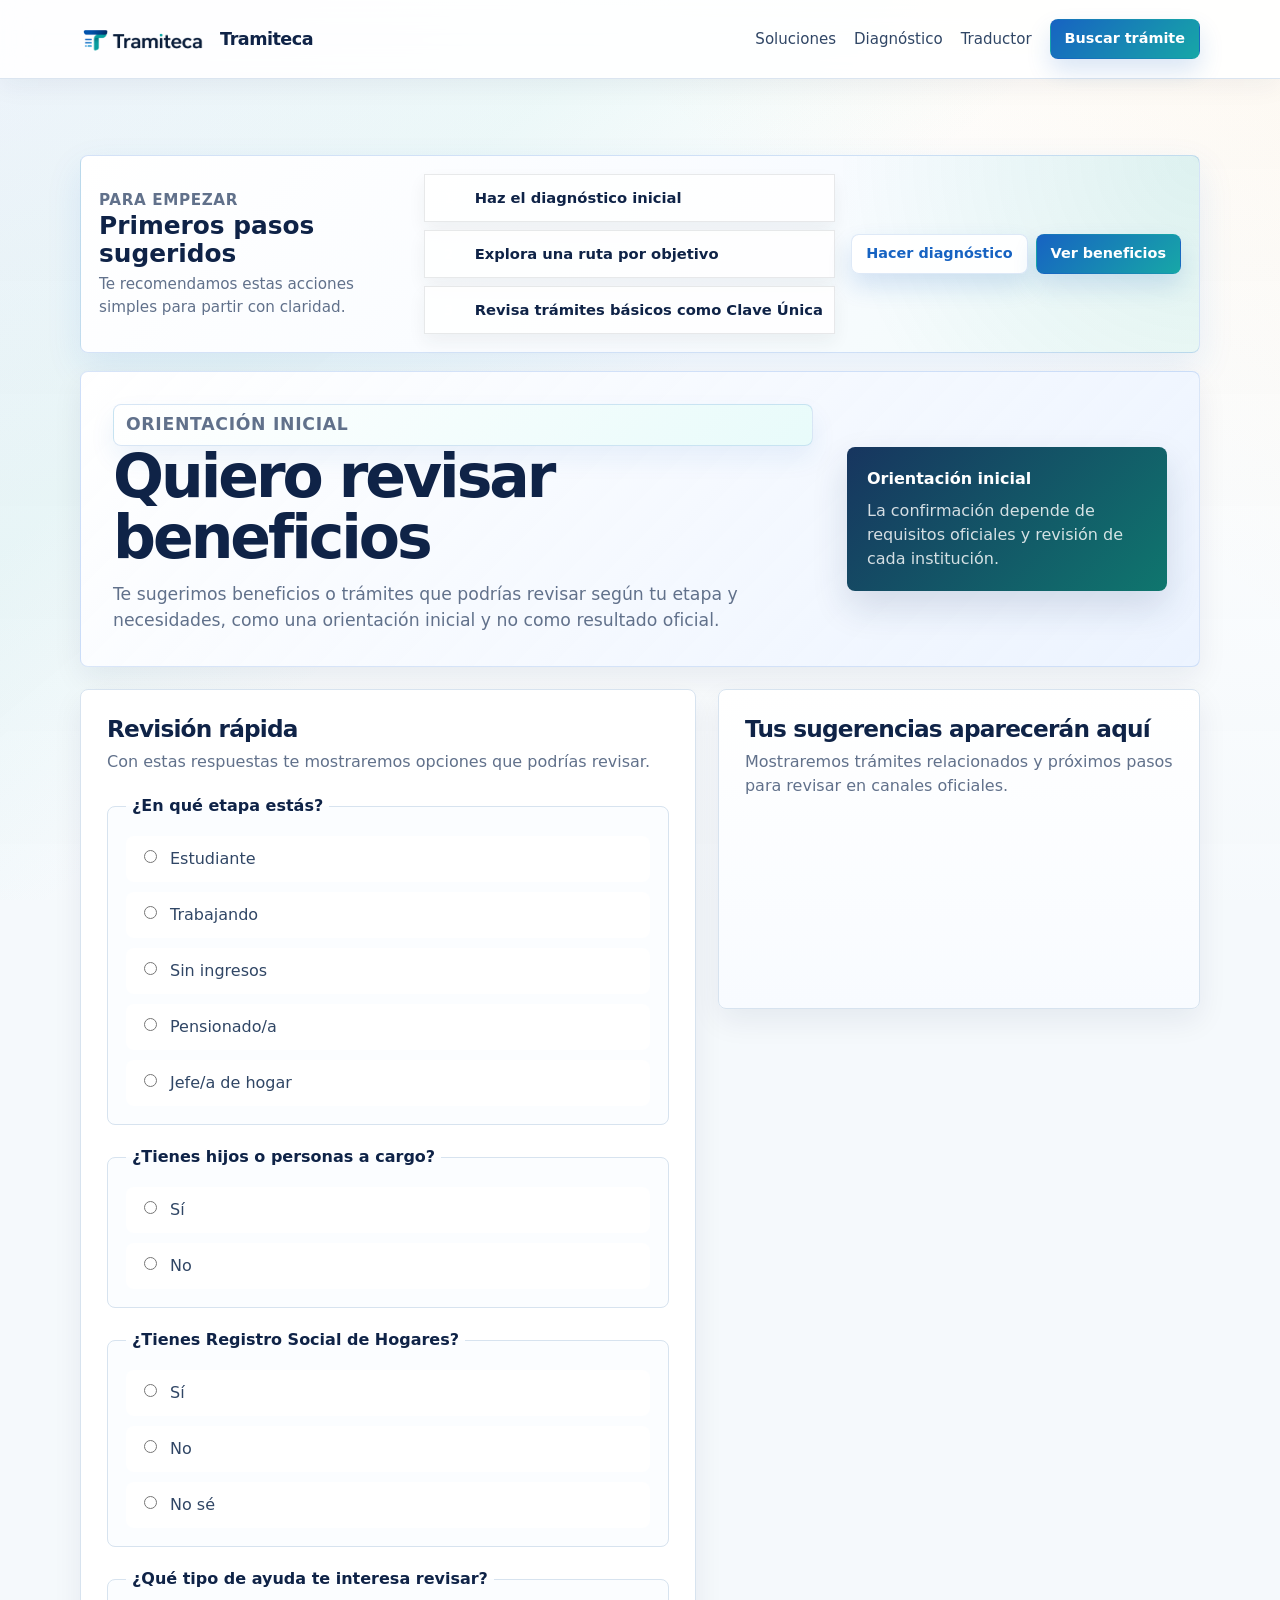
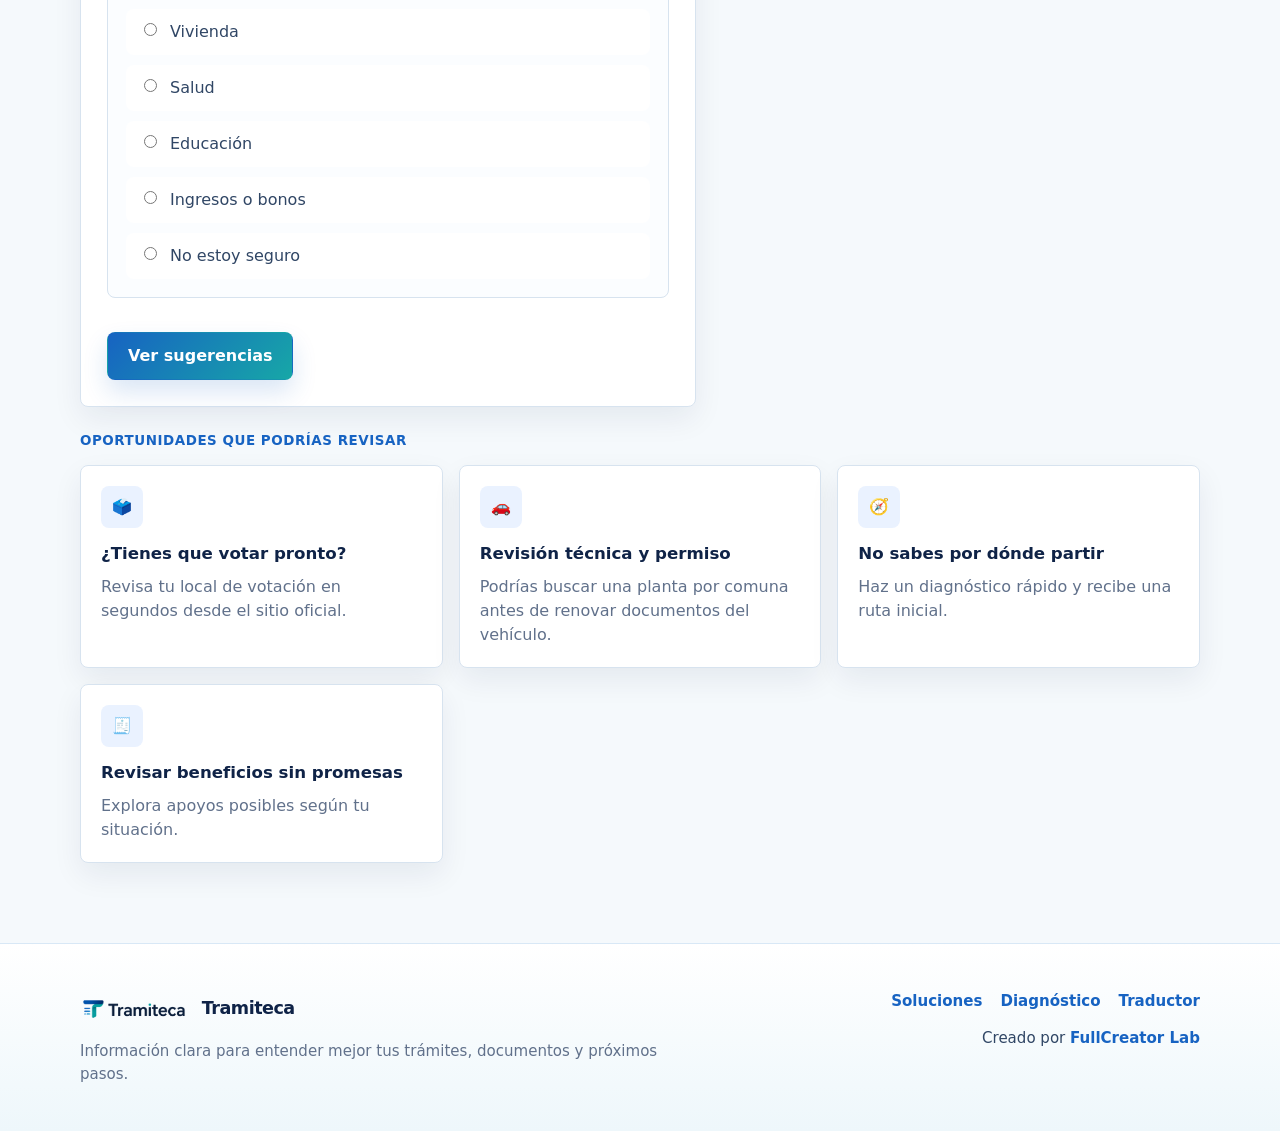
==== commit e7fe590e: "Add files via upload" ====
--- a/beneficios.html
+++ b/beneficios.html
@@ -1,16 +1,19 @@
-<!DOCTYPE html>
+﻿<!DOCTYPE html>
 <html lang="es">
 <head>
   <meta charset="UTF-8">
   <meta name="viewport" content="width=device-width, initial-scale=1.0">
-  <title>Revisar beneficios | ChileFácil IA</title>
-  <meta name="description" content="Guía inicial para revisar posibles beneficios y trámites relacionados en Chile.">
+  <title>Revisar beneficios | Tramiteca</title>
+  <meta name="description" content="Tramiteca te orienta para revisar beneficios, apoyos y trámites relacionados según tu situación.">
   <link rel="stylesheet" href="./styles.css">
 </head>
 <body data-page="assistant" data-module="beneficios">
   <header class="site-header">
     <div class="container header-grid">
-      <a class="brand" href="./index.html"><span class="brand-mark" aria-hidden="true">CF</span><span>ChileFácil IA</span></a>
+      <a class="brand" href="./index.html" aria-label="Ir al inicio de Tramiteca">
+  <img src="./assets/logo.png" alt="Tramiteca" class="brand-logo">
+  <span class="brand-name">Tramiteca</span>
+</a>
       <nav class="main-nav" aria-label="Navegación principal">
         <a href="./index.html#soluciones">Soluciones</a>
         <a href="./diagnostico.html">Diagnóstico</a>
@@ -92,11 +95,24 @@
   </main>
 
   <footer class="site-footer">
-    <div class="container footer-grid">
-      <div><a class="brand brand-footer" href="./index.html"><span class="brand-mark" aria-hidden="true">CF</span><span>ChileFácil IA</span></a><p>ChileFácil IA no reemplaza a instituciones oficiales. Te ayudamos a entender mejor los trámites y acceder a sus canales oficiales.</p></div>
-      <nav class="footer-links" aria-label="Enlaces legales"><a href="mailto:contacto@chilefacil.example">Contacto</a><a href="#">Términos</a><a href="#">Privacidad</a></nav>
+  <div class="container footer-grid">
+    <div>
+      <a class="brand brand-footer" href="./index.html" aria-label="Ir al inicio de Tramiteca">
+        <img src="./assets/logo.png" alt="Tramiteca" class="brand-logo brand-logo-footer">
+        <span class="brand-name">Tramiteca</span>
+      </a>
+      <p>Información clara para entender mejor tus trámites, documentos y próximos pasos.</p>
     </div>
-  </footer>
+    <div class="footer-meta">
+      <nav class="footer-links" aria-label="Enlaces del sitio">
+        <a href="./index.html#soluciones">Soluciones</a>
+        <a href="./diagnostico.html">Diagnóstico</a>
+        <a href="./traductor.html">Traductor</a>
+      </nav>
+      <p>Creado por <a href="https://www.fullcreator.cl" target="_blank" rel="noopener noreferrer">FullCreator Lab</a></p>
+    </div>
+  </div>
+</footer>
 
   <script src="./script.js"></script>
 </body>
--- a/styles.css
+++ b/styles.css
@@ -1,27 +1,27 @@
-:root {
-  --bg: #f7f9fc;
+﻿:root {
+  --bg: #f5f9fc;
   --surface: #ffffff;
-  --surface-soft: #eef5ff;
-  --text: #202632;
-  --muted: #667085;
-  --muted-strong: #475467;
-  --line: #d9e2ef;
-  --accent: #1967d2;
-  --accent-dark: #1557b0;
-  --accent-soft: #e8f1ff;
-  --teal: #0f9f8f;
-  --teal-soft: #e5f8f5;
-  --green: #2e9d62;
-  --green-soft: #eaf7ef;
-  --amber: #d9821f;
+  --surface-soft: #edf7fb;
+  --text: #0f2347;
+  --muted: #61718b;
+  --muted-strong: #304665;
+  --line: #d7e3ef;
+  --accent: #1763c2;
+  --accent-dark: #114996;
+  --accent-soft: #eaf2ff;
+  --teal: #17a7a7;
+  --teal-soft: #e8fbfa;
+  --green: #228a73;
+  --green-soft: #e8f7f3;
+  --amber: #f0a63a;
   --amber-soft: #fff4df;
-  --rose: #d6456f;
+  --rose: #d95b78;
   --rose-soft: #fff0f4;
   --success: #117a54;
   --warning: #a45f12;
   --danger: #b42318;
-  --shadow: 0 18px 45px rgba(31, 42, 68, 0.08);
-  --shadow-soft: 0 10px 28px rgba(31, 42, 68, 0.06);
+  --shadow: 0 20px 48px rgba(15, 35, 71, 0.10);
+  --shadow-soft: 0 12px 30px rgba(15, 35, 71, 0.07);
   --radius: 8px;
   --container: 1120px;
 }
@@ -2380,3 +2380,174 @@
     grid-template-columns: 1fr;
   }
 }
+
+body::before {
+  background:
+    linear-gradient(140deg, rgba(23, 99, 194, 0.08) 0%, rgba(23, 167, 167, 0.08) 28%, transparent 48%),
+    linear-gradient(220deg, rgba(240, 166, 58, 0.07) 0%, transparent 32%),
+    linear-gradient(180deg, rgba(255, 255, 255, 0.98), rgba(245, 249, 252, 0.95));
+}
+
+:focus-visible {
+  outline: 3px solid rgba(23, 99, 194, 0.28);
+}
+
+.site-header {
+  background: rgba(255, 255, 255, 0.9);
+  border-bottom: 1px solid rgba(215, 227, 239, 0.9);
+  box-shadow: 0 8px 24px rgba(15, 35, 71, 0.05);
+}
+
+.header-grid,
+.results-header {
+  gap: 24px;
+  min-height: 78px;
+}
+
+.brand {
+  gap: 12px;
+  color: var(--text);
+}
+
+.brand-mark {
+  display: none;
+}
+
+.brand-logo {
+  width: auto;
+  height: 42px;
+  display: block;
+  object-fit: contain;
+}
+
+.brand-logo-footer {
+  height: 36px;
+}
+
+.brand-name {
+  display: inline-block;
+  font-size: 1.1rem;
+  font-weight: 800;
+  letter-spacing: -0.03em;
+  color: var(--text);
+}
+
+.main-nav a:not(.button):hover,
+.footer-links a:hover,
+.site-footer a:hover {
+  color: var(--teal);
+}
+
+.button {
+  border-color: transparent;
+  background: linear-gradient(135deg, var(--accent), var(--teal));
+  box-shadow: 0 12px 24px rgba(23, 99, 194, 0.16);
+}
+
+.button:hover {
+  background: linear-gradient(135deg, var(--accent-dark), #128788);
+  border-color: transparent;
+  box-shadow: 0 14px 30px rgba(15, 35, 71, 0.18);
+}
+
+.button-secondary {
+  color: var(--accent);
+  background: rgba(255, 255, 255, 0.92);
+  border-color: rgba(23, 99, 194, 0.14);
+}
+
+.button-secondary:hover {
+  color: #fff;
+  border-color: var(--accent);
+  background: linear-gradient(135deg, var(--accent), var(--teal));
+}
+
+.eyebrow,
+.section-kicker,
+.result-hero .eyebrow {
+  color: var(--accent);
+}
+
+.eyebrow {
+  border-color: rgba(23, 99, 194, 0.16);
+  background: linear-gradient(135deg, #ffffff, var(--teal-soft));
+  box-shadow: 0 12px 26px rgba(23, 99, 194, 0.08);
+}
+
+.hero-section::after {
+  background: linear-gradient(90deg, var(--accent), var(--teal), #4eb4ff, var(--amber));
+}
+
+.hero-content h1 {
+  background: linear-gradient(135deg, var(--text) 0%, var(--accent) 44%, var(--teal) 100%);
+  -webkit-background-clip: text;
+  background-clip: text;
+}
+
+.objective-card-featured,
+.simple-panel,
+.result-hero,
+.smart-recommendation,
+.info-card:hover {
+  border-color: rgba(23, 99, 194, 0.20);
+}
+
+.trust-band {
+  background: linear-gradient(135deg, #10254a, #1763c2 48%, #17a7a7 100%);
+}
+
+.site-footer {
+  padding: 46px 0;
+  border-top: 1px solid rgba(23, 99, 194, 0.10);
+  background: linear-gradient(180deg, #ffffff 0%, #eef7fb 100%);
+}
+
+.footer-grid {
+  align-items: flex-start;
+}
+
+.brand-footer {
+  margin-bottom: 14px;
+}
+
+.footer-meta {
+  display: grid;
+  justify-items: end;
+  gap: 14px;
+  text-align: right;
+}
+
+.footer-meta p {
+  color: var(--muted-strong);
+}
+
+.footer-meta a {
+  color: var(--accent);
+  font-weight: 700;
+}
+
+.footer-links {
+  display: flex;
+  flex-wrap: wrap;
+  justify-content: flex-end;
+  gap: 14px 18px;
+  color: var(--muted-strong);
+}
+
+@media (max-width: 760px) {
+  .brand-logo {
+    height: 38px;
+  }
+
+  .brand-name {
+    font-size: 1rem;
+  }
+
+  .footer-grid,
+  .footer-meta,
+  .footer-links {
+    justify-items: start;
+    justify-content: flex-start;
+    text-align: left;
+  }
+}
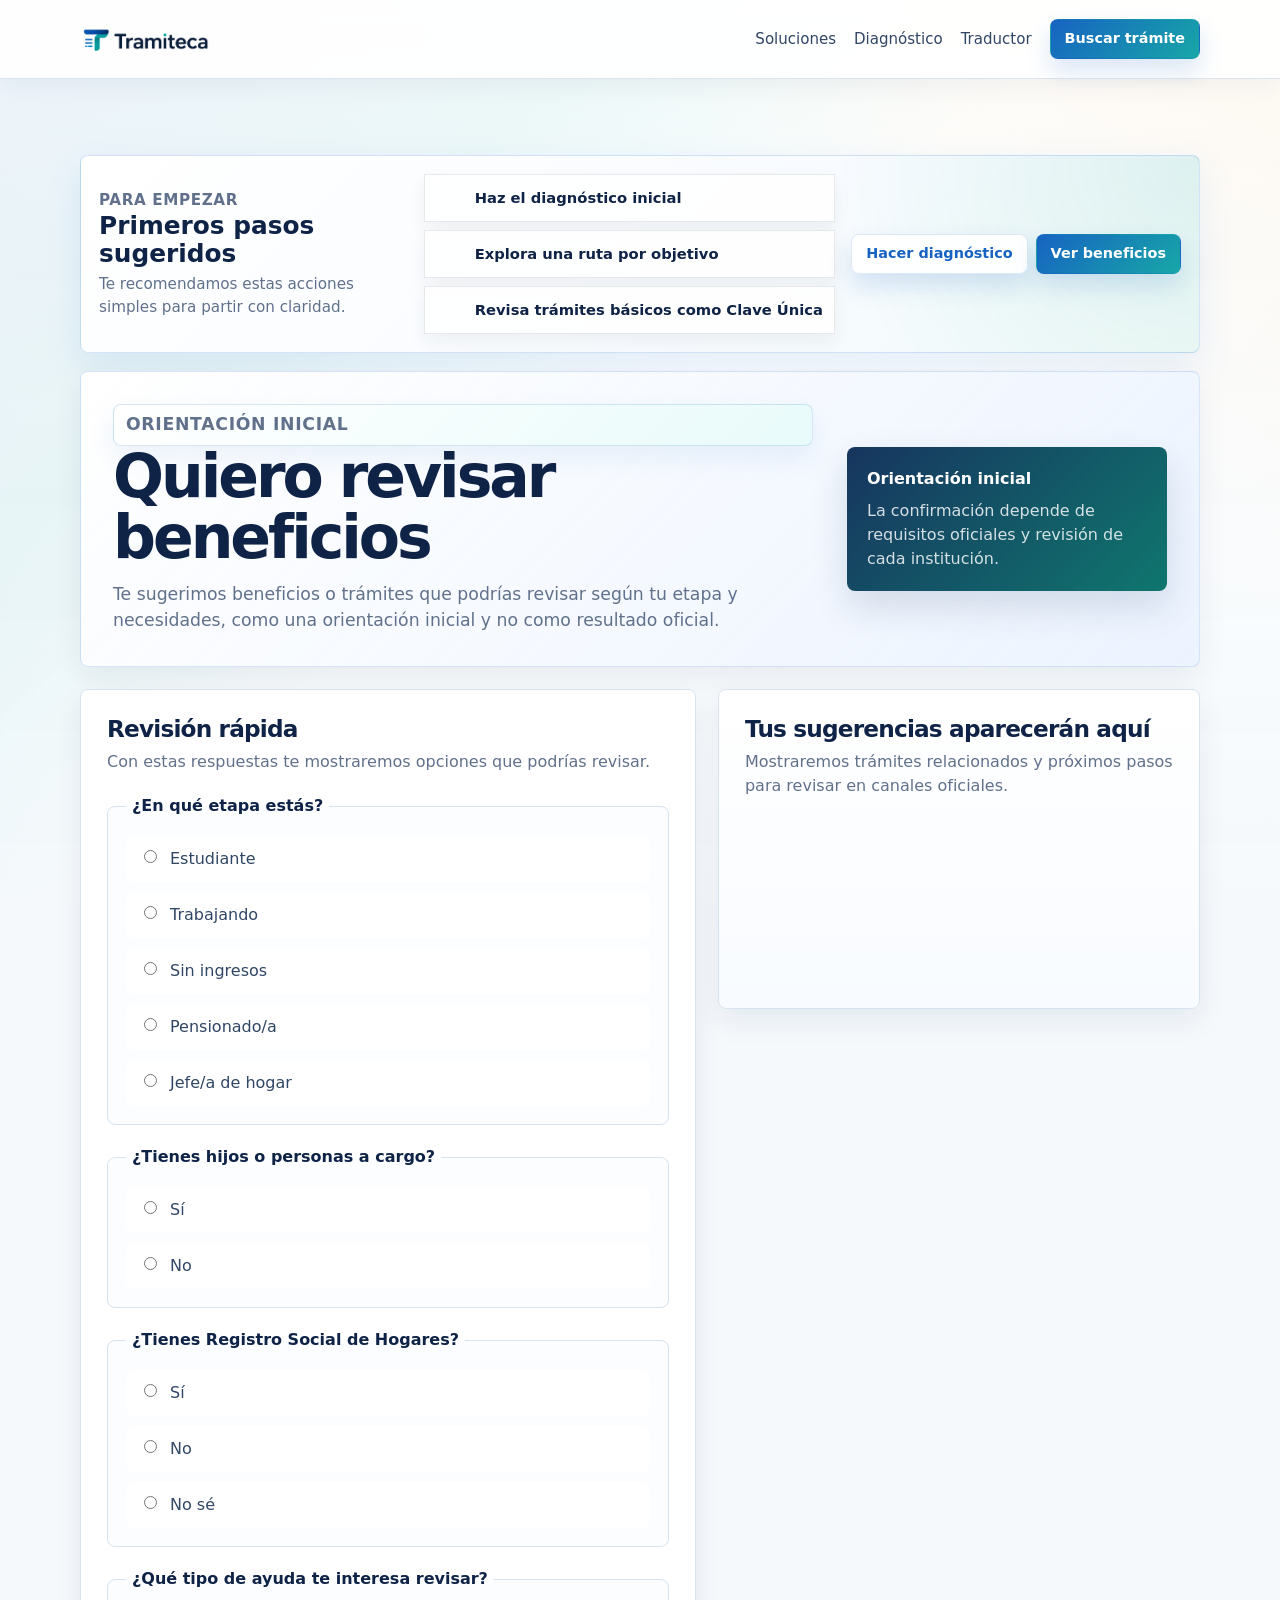
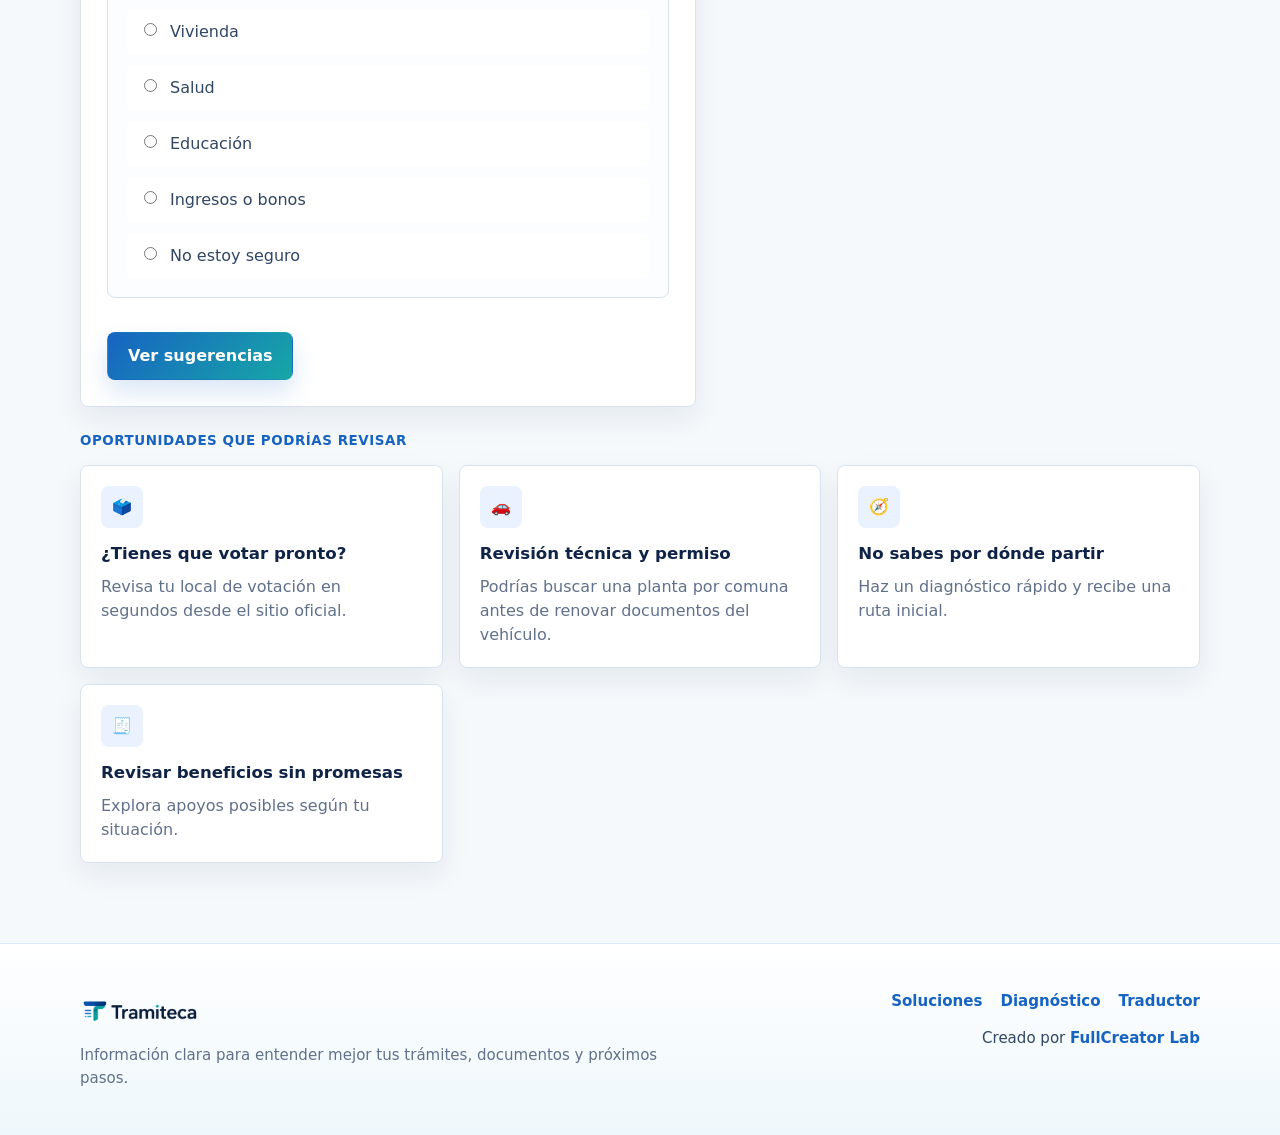
==== commit 8c71a2d2: "Add files via upload" ====
--- a/beneficios.html
+++ b/beneficios.html
@@ -14,6 +14,11 @@
   <img src="./assets/logo.png" alt="Tramiteca" class="brand-logo">
   <span class="brand-name">Tramiteca</span>
 </a>
+      <button class="menu-toggle" type="button" aria-label="Abrir menú" aria-expanded="false" data-menu-toggle>
+        <span></span>
+        <span></span>
+        <span></span>
+      </button>
       <nav class="main-nav" aria-label="Navegación principal">
         <a href="./index.html#soluciones">Soluciones</a>
         <a href="./diagnostico.html">Diagnóstico</a>
@@ -117,3 +122,4 @@
   <script src="./script.js"></script>
 </body>
 </html>
+
--- a/styles.css
+++ b/styles.css
@@ -2415,21 +2415,17 @@
 
 .brand-logo {
   width: auto;
-  height: 42px;
+  height: 44px;
   display: block;
   object-fit: contain;
 }
 
 .brand-logo-footer {
-  height: 36px;
+  height: 40px;
 }
 
 .brand-name {
-  display: inline-block;
-  font-size: 1.1rem;
-  font-weight: 800;
-  letter-spacing: -0.03em;
-  color: var(--text);
+  display: none;
 }
 
 .main-nav a:not(.button):hover,
@@ -2536,12 +2532,15 @@
 
 @media (max-width: 760px) {
   .brand-logo {
-    height: 38px;
-  }
+  width: auto;
+  height: 54px;
+  display: block;
+  object-fit: contain;
+}
 
   .brand-name {
-    font-size: 1rem;
-  }
+  display: none;
+}
 
   .footer-grid,
   .footer-meta,
@@ -2550,4 +2549,337 @@
     justify-content: flex-start;
     text-align: left;
   }
-}+}
+.menu-toggle {
+  display: none;
+  align-items: center;
+  justify-content: center;
+  flex-direction: column;
+  gap: 4px;
+  width: 44px;
+  height: 44px;
+  padding: 0;
+  border: 1px solid rgba(23, 99, 194, 0.14);
+  border-radius: 12px;
+  background: rgba(255, 255, 255, 0.96);
+  box-shadow: 0 10px 24px rgba(15, 35, 71, 0.08);
+}
+
+.menu-toggle span {
+  width: 18px;
+  height: 2px;
+  border-radius: 999px;
+  background: var(--text);
+  transition: transform 180ms ease, opacity 180ms ease;
+}
+
+.menu-toggle.is-open span:nth-child(1) {
+  transform: translateY(6px) rotate(45deg);
+}
+
+.menu-toggle.is-open span:nth-child(2) {
+  opacity: 0;
+}
+
+.menu-toggle.is-open span:nth-child(3) {
+  transform: translateY(-6px) rotate(-45deg);
+}
+
+/* Mobile navigation refinement */
+@media (max-width: 720px) {
+  .site-header {
+    overflow: visible;
+  }
+
+  .header-grid,
+  .results-header {
+    position: relative;
+    display: flex;
+    align-items: center;
+    justify-content: space-between;
+    flex-wrap: nowrap;
+    min-height: 64px;
+    padding: 10px 0;
+    gap: 12px;
+  }
+
+  .results-header {
+    row-gap: 10px;
+    flex-wrap: wrap;
+  }
+
+  .header-grid .brand,
+  .results-header .brand {
+    margin-right: auto;
+  }
+
+  .brand {
+    gap: 8px;
+  }
+
+  .brand-logo {
+    height: 32px;
+  }
+
+  .brand-name {
+    display: none;
+  }
+
+  .menu-toggle {
+    display: inline-flex;
+    flex: none;
+  }
+
+  .main-nav {
+    position: absolute;
+    top: calc(100% + 10px);
+    left: 0;
+    right: 0;
+    display: flex;
+    flex-direction: column;
+    align-items: stretch;
+    gap: 8px;
+    width: 100%;
+    padding: 14px;
+    border: 1px solid rgba(23, 99, 194, 0.12);
+    border-radius: 18px;
+    background: rgba(255, 255, 255, 0.98);
+    box-shadow: 0 16px 34px rgba(15, 35, 71, 0.12);
+    opacity: 0;
+    visibility: hidden;
+    pointer-events: none;
+    transform: translateY(-8px);
+    transition: opacity 180ms ease, transform 180ms ease, visibility 180ms ease;
+    z-index: 30;
+  }
+
+  .main-nav.is-open {
+    opacity: 1;
+    visibility: visible;
+    pointer-events: auto;
+    transform: translateY(0);
+  }
+
+  .main-nav a,
+  .main-nav .button,
+  .main-nav .button-small {
+    width: 100%;
+    justify-content: center;
+  }
+
+  .main-nav .button-small {
+    min-height: 38px;
+    padding-inline: 12px;
+    font-size: 0.84rem;
+  }
+
+  .header-search {
+    order: 3;
+    width: 100%;
+  }
+
+  .header-search .search-control {
+    padding: 6px;
+  }
+
+  .header-search .search-control input {
+    min-height: 44px;
+    padding-inline: 12px;
+  }
+
+  .hero-section {
+    padding: 44px 0 28px;
+  }
+
+  .eyebrow {
+    margin-bottom: 12px;
+    padding: 6px 10px;
+    font-size: 0.76rem;
+  }
+
+  h1 {
+    margin-bottom: 12px;
+    font-size: clamp(2rem, 10vw, 2.9rem);
+    line-height: 1.02;
+  }
+
+  .hero-subtitle {
+    margin-bottom: 24px;
+    font-size: 0.98rem;
+  }
+
+  .search-control {
+    padding: 6px;
+    gap: 8px;
+  }
+
+  .search-control input {
+    min-height: 46px;
+    padding-inline: 12px;
+    font-size: 0.96rem;
+  }
+
+  .search-control .button,
+  .ai-form .button,
+  .simple-panel .button {
+    min-height: 42px;
+  }
+
+  .hero-actions-secondary {
+    gap: 10px;
+    margin-top: 16px;
+  }
+
+  .button-hero,
+  .hero-actions-secondary .button {
+    width: 100%;
+    min-height: 42px;
+  }
+
+  .quick-links {
+    gap: 8px;
+    margin-top: 14px;
+  }
+
+  .chip {
+    min-height: 34px;
+    padding: 0 12px;
+    font-size: 0.85rem;
+  }
+
+  .section {
+    padding: 42px 0;
+  }
+
+  .section-heading {
+    margin-bottom: 18px;
+  }
+
+  .objective-grid,
+  .quick-task-grid,
+  .insight-grid,
+  .insight-grid.compact,
+  .case-grid,
+  .card-grid-four,
+  .category-grid,
+  .related-grid,
+  .suggestions,
+  .smart-recommendation-list,
+  .document-grid,
+  .document-form-grid,
+  .school-results,
+  .prt-results {
+    grid-template-columns: 1fr;
+  }
+
+  .objective-card,
+  .info-card,
+  .smart-recommendation-card,
+  .document-card,
+  .school-card,
+  .prt-card {
+    min-height: 0;
+    padding: 16px;
+  }
+
+  .objective-section .section-heading,
+  .objective-card,
+  .objective-copy,
+  .objective-copy strong,
+  .objective-copy small {
+    text-align: center;
+  }
+
+  .objective-card {
+    justify-items: center;
+    gap: 10px;
+    padding: 14px;
+  }
+
+  .objective-icon {
+    width: 42px;
+    height: 42px;
+    margin-inline: auto;
+  }
+
+  .objective-copy strong {
+    font-size: 0.98rem;
+  }
+
+  .objective-copy small {
+    font-size: 0.83rem;
+  }
+
+  .objective-cta {
+    margin-inline: auto;
+  }
+
+  .result-hero,
+  .content-main,
+  .ai-box,
+  .empty-state,
+  .smart-recommendation-box,
+  .school-finder-hero,
+  .school-search-panel,
+  .assistant-hero,
+  .assistant-form,
+  .assistant-result,
+  .document-builder,
+  .document-preview-panel,
+  .translator-panel,
+  .term-panel,
+  .case-selector,
+  .support-helper,
+  .simple-panel,
+  .trust-content,
+  .personalized-hub-inner,
+  .next-step-panel {
+    padding: 18px;
+  }
+
+  .case-card {
+    min-height: 72px;
+    padding: 14px 18px;
+  }
+
+  .site-footer {
+    padding: 34px 0;
+  }
+}
+
+@media (max-width: 760px) {
+  .brand-logo {
+    height: 32px;
+  }
+}
+
+
+
+@media (max-width: 720px) {
+  .site-header .header-grid {
+    display: flex !important;
+    flex-direction: row !important;
+    flex-wrap: nowrap !important;
+    align-items: center !important;
+    justify-content: space-between !important;
+  }
+
+  .site-header .brand {
+    display: inline-flex !important;
+    align-items: center !important;
+    margin-right: auto !important;
+  }
+
+  .site-header .brand-logo {
+    height: 40px !important;
+  }
+
+  .site-header .menu-toggle {
+    display: inline-flex !important;
+    margin-left: auto;
+  }
+
+  .site-header .main-nav {
+    top: calc(100% + 8px) !important;
+  }
+}
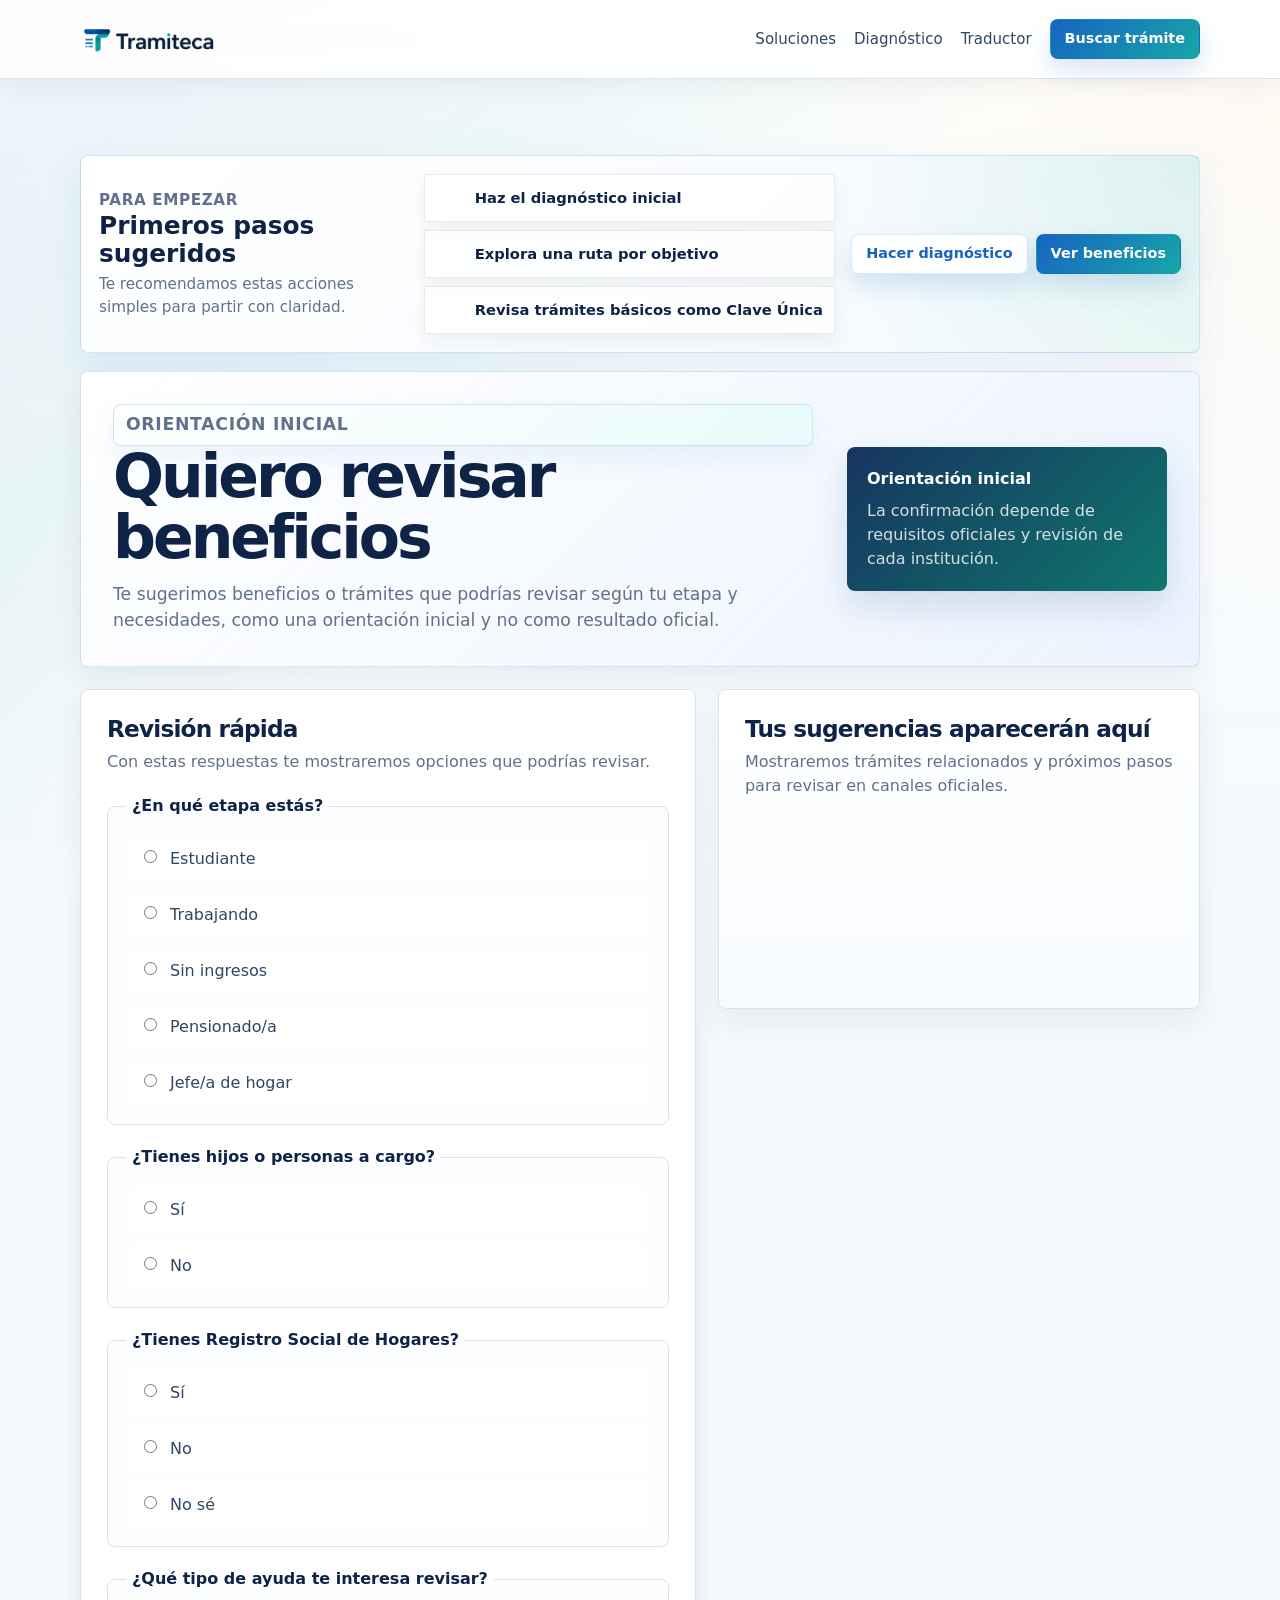
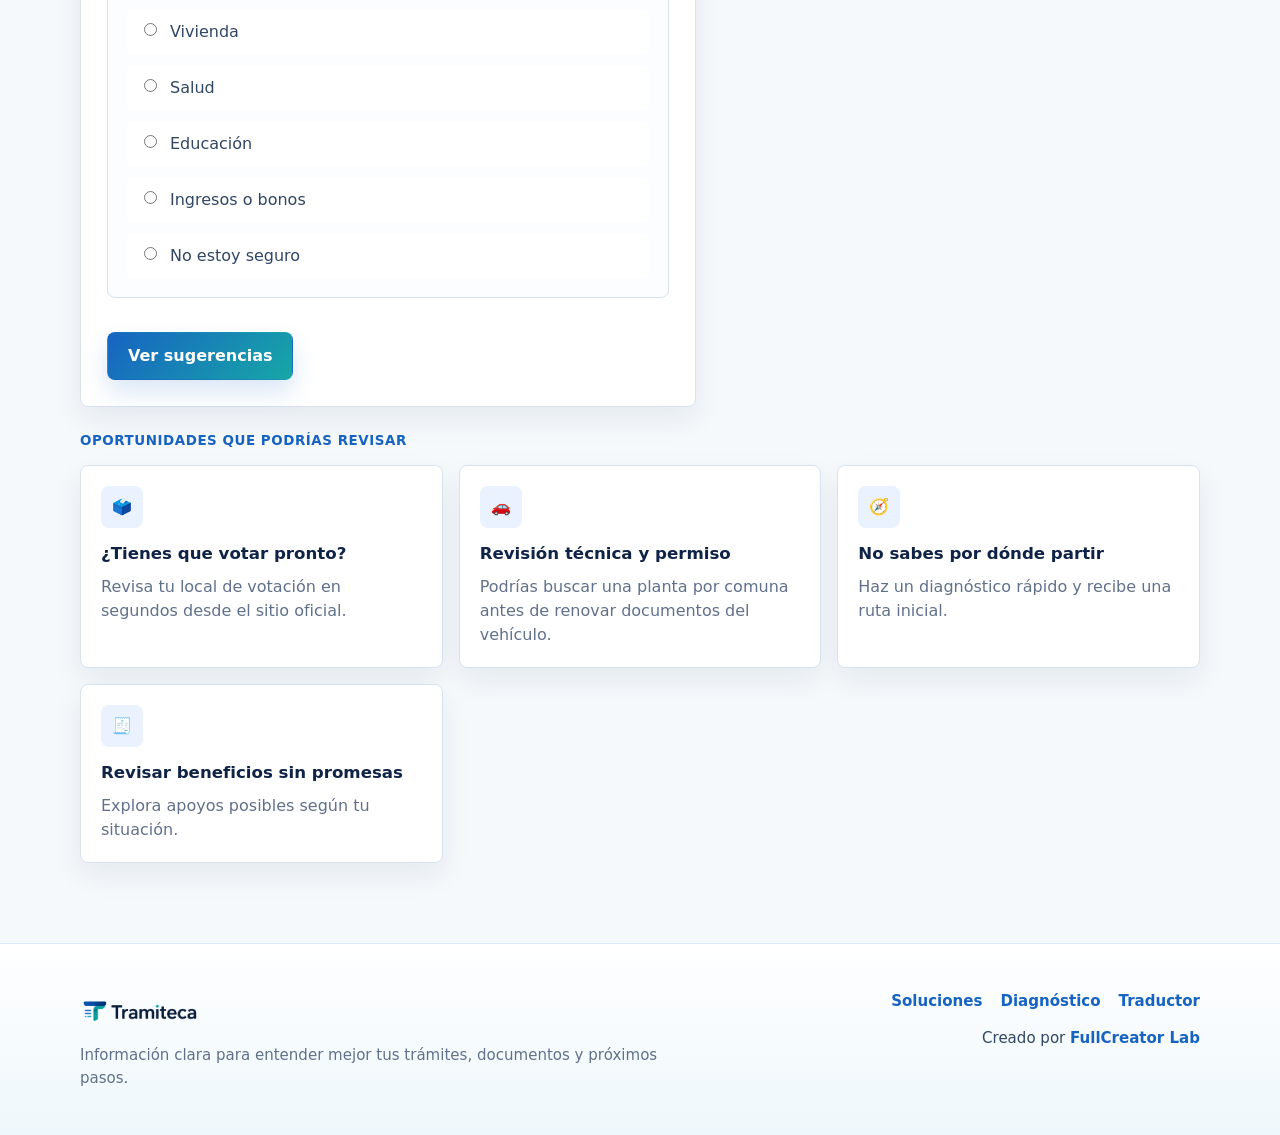
==== commit 5003da2f: "Add files via upload" ====
--- a/beneficios.html
+++ b/beneficios.html
@@ -14,7 +14,7 @@
   <img src="./assets/logo.png" alt="Tramiteca" class="brand-logo">
   <span class="brand-name">Tramiteca</span>
 </a>
-      <button class="menu-toggle" type="button" aria-label="Abrir menú" aria-expanded="false" data-menu-toggle>
+      <button class="menu-toggle" type="button" aria-label="Abrir menú" aria-expanded="false" data-menu-toggle onclick="toggleMobileMenu(this)">
         <span></span>
         <span></span>
         <span></span>
@@ -123,3 +123,4 @@
 </body>
 </html>
 
+
--- a/styles.css
+++ b/styles.css
@@ -2413,11 +2413,11 @@
   display: none;
 }
 
-.brand-logo {
-  width: auto;
-  height: 44px;
-  display: block;
-  object-fit: contain;
+.brand-logo {
+  width: auto;
+  height: 46px;
+  display: block;
+  object-fit: contain;
 }
 
 .brand-logo-footer {
@@ -2883,3 +2883,333 @@
     top: calc(100% + 8px) !important;
   }
 }
+
+@media (max-width: 720px) {
+  .site-header .header-grid {
+    display: grid !important;
+    grid-template-columns: minmax(0, 1fr) auto !important;
+    align-items: center !important;
+    column-gap: 12px !important;
+    row-gap: 0 !important;
+  }
+
+  .site-header .brand {
+    align-self: center;
+  }
+
+  .site-header .brand-logo {
+    height: 44px !important;
+  }
+
+  .site-header .menu-toggle {
+    align-self: center;
+    justify-self: end;
+  }
+
+  .site-header .main-nav.is-open {
+    display: flex !important;
+  }
+}
+
+@media (max-width: 720px) {
+  .site-header .header-grid,
+  .site-header .results-header {
+    display: grid !important;
+    grid-template-columns: 1fr !important;
+    align-items: stretch !important;
+    row-gap: 10px !important;
+    min-height: auto !important;
+    padding: 10px 0 12px !important;
+  }
+
+  .site-header .brand {
+    justify-self: start;
+    align-items: center;
+  }
+
+  .site-header .brand-logo {
+    height: 44px !important;
+  }
+
+  .site-header .menu-toggle {
+    display: none !important;
+  }
+
+  .site-header .main-nav {
+    position: static !important;
+    display: flex !important;
+    flex-wrap: wrap !important;
+    align-items: center !important;
+    justify-content: flex-start !important;
+    gap: 8px !important;
+    width: 100% !important;
+    padding: 0 !important;
+    border: 0 !important;
+    border-radius: 0 !important;
+    background: transparent !important;
+    box-shadow: none !important;
+    opacity: 1 !important;
+    visibility: visible !important;
+    pointer-events: auto !important;
+    transform: none !important;
+  }
+
+  .site-header .main-nav a,
+  .site-header .main-nav .button,
+  .site-header .main-nav .button-small {
+    width: auto !important;
+    min-height: 34px !important;
+    padding: 0 12px !important;
+    justify-content: center !important;
+    font-size: 0.82rem !important;
+    font-weight: 700;
+    border-radius: 999px !important;
+  }
+
+  .site-header .main-nav a:not(.button) {
+    border: 1px solid rgba(23, 99, 194, 0.12);
+    background: rgba(255, 255, 255, 0.92);
+  }
+
+  .site-header .main-nav .button-small {
+    box-shadow: none !important;
+  }
+
+  .site-header .header-search {
+    order: 2;
+    width: 100%;
+  }
+}
+
+@media (max-width: 720px) {
+  .site-header .header-grid {
+    display: grid !important;
+    grid-template-columns: minmax(0, 1fr) auto !important;
+    align-items: center !important;
+    row-gap: 10px !important;
+    column-gap: 12px !important;
+  }
+
+  .site-header .brand {
+    grid-column: 1;
+    grid-row: 1;
+    justify-self: start;
+    margin-right: 0 !important;
+  }
+
+  .site-header .menu-toggle {
+    display: none !important;
+  }
+
+  .site-header .main-nav {
+    grid-column: 1 / -1;
+    grid-row: 1 / span 2;
+    display: grid !important;
+    grid-template-columns: repeat(3, minmax(0, 1fr)) !important;
+    align-items: center !important;
+    row-gap: 10px !important;
+    column-gap: 8px !important;
+  }
+
+  .site-header .main-nav .button-small {
+    grid-column: 3;
+    grid-row: 1;
+    justify-self: end;
+    min-height: 36px !important;
+    padding: 0 14px !important;
+  }
+
+  .site-header .main-nav a[href="#soluciones"] {
+    grid-column: 1;
+    grid-row: 2;
+    justify-self: start;
+  }
+
+  .site-header .main-nav a[href="./diagnostico.html"] {
+    grid-column: 2;
+    grid-row: 2;
+    justify-self: center;
+  }
+
+  .site-header .main-nav a[href="./traductor.html"] {
+    grid-column: 3;
+    grid-row: 2;
+    justify-self: end;
+  }
+
+  .site-header .main-nav a,
+  .site-header .main-nav .button,
+  .site-header .main-nav .button-small {
+    width: auto !important;
+    min-width: 0;
+    font-size: 0.8rem !important;
+  }
+}
+
+
+@media (max-width: 720px) {
+  .site-header .main-nav .button-small {
+    white-space: nowrap !important;
+    font-size: 0.74rem !important;
+    letter-spacing: -0.01em;
+    padding: 0 12px !important;
+  }
+}
+
+
+@media (max-width: 720px) {
+  .site-header .main-nav {
+    grid-template-columns: repeat(3, minmax(0, 1fr)) !important;
+    align-items: center !important;
+  }
+
+  .site-header .main-nav > a:nth-child(4) {
+    grid-column: 3;
+    grid-row: 1;
+    justify-self: end;
+    white-space: nowrap !important;
+    min-height: 34px !important;
+    padding: 0 12px !important;
+    font-size: 0.72rem !important;
+    letter-spacing: -0.01em;
+  }
+
+  .site-header .main-nav > a:nth-child(1) {
+    grid-column: 1;
+    grid-row: 2;
+    justify-self: start;
+  }
+
+  .site-header .main-nav > a:nth-child(2) {
+    grid-column: 2;
+    grid-row: 2;
+    justify-self: center;
+  }
+
+  .site-header .main-nav > a:nth-child(3) {
+    grid-column: 3;
+    grid-row: 2;
+    justify-self: end;
+  }
+
+  .site-header .main-nav > a:nth-child(-n+3) {
+    min-width: 92px;
+    text-align: center;
+  }
+
+  .next-step-panel {
+    gap: 10px !important;
+    padding: 10px !important;
+    border-radius: 12px;
+  }
+
+  .next-step-copy h2 {
+    margin-bottom: 4px;
+    font-size: 1rem !important;
+  }
+
+  .next-step-copy p {
+    font-size: 0.82rem;
+    line-height: 1.45;
+  }
+
+  .next-step-list {
+    gap: 6px;
+  }
+
+  .next-step-list a {
+    grid-template-columns: 24px 1fr;
+    gap: 8px;
+    min-height: 36px;
+    padding: 7px 9px;
+  }
+
+  .next-step-list span {
+    width: 22px;
+    height: 22px;
+    font-size: 0.74rem;
+  }
+
+  .next-step-list strong {
+    font-size: 0.8rem;
+    line-height: 1.25;
+  }
+
+  .next-step-panel .personalized-actions {
+    gap: 6px;
+  }
+
+  .next-step-panel .personalized-actions .button {
+    min-height: 36px !important;
+    font-size: 0.84rem;
+  }
+
+  .assistant-hero {
+    gap: 14px !important;
+    padding: 18px !important;
+  }
+
+  .assistant-hero h1 {
+    margin-bottom: 8px;
+    font-size: clamp(1.8rem, 8vw, 2.5rem);
+  }
+
+  .assistant-hero p {
+    font-size: 0.95rem;
+  }
+
+  .assistant-summary-card {
+    padding: 12px !important;
+    font-size: 0.88rem;
+  }
+
+  .assistant-summary-card strong {
+    margin-bottom: 4px;
+    font-size: 0.92rem;
+  }
+
+  .assistant-summary-card span {
+    font-size: 0.82rem;
+    line-height: 1.35;
+  }
+}
+
+@media (max-width: 720px) {
+  .site-header .brand {
+    position: relative;
+    z-index: 5;
+    pointer-events: auto;
+  }
+
+  .site-header .main-nav {
+    position: relative;
+    z-index: 1;
+  }
+}
+
+@media (max-width: 720px) {
+  .site-header .main-nav > a:last-child {
+    grid-column: 3 !important;
+    grid-row: 1 !important;
+    justify-self: end !important;
+    white-space: nowrap !important;
+  }
+
+  .site-header .main-nav > a:first-child:not(:last-child) {
+    grid-column: 1 !important;
+    grid-row: 2 !important;
+    justify-self: start !important;
+  }
+
+  .site-header .main-nav > a:nth-child(2):not(:last-child) {
+    grid-column: 2 !important;
+    grid-row: 2 !important;
+    justify-self: center !important;
+  }
+
+  .site-header .main-nav > a:nth-child(3):not(:last-child) {
+    grid-column: 3 !important;
+    grid-row: 2 !important;
+    justify-self: end !important;
+  }
+}
